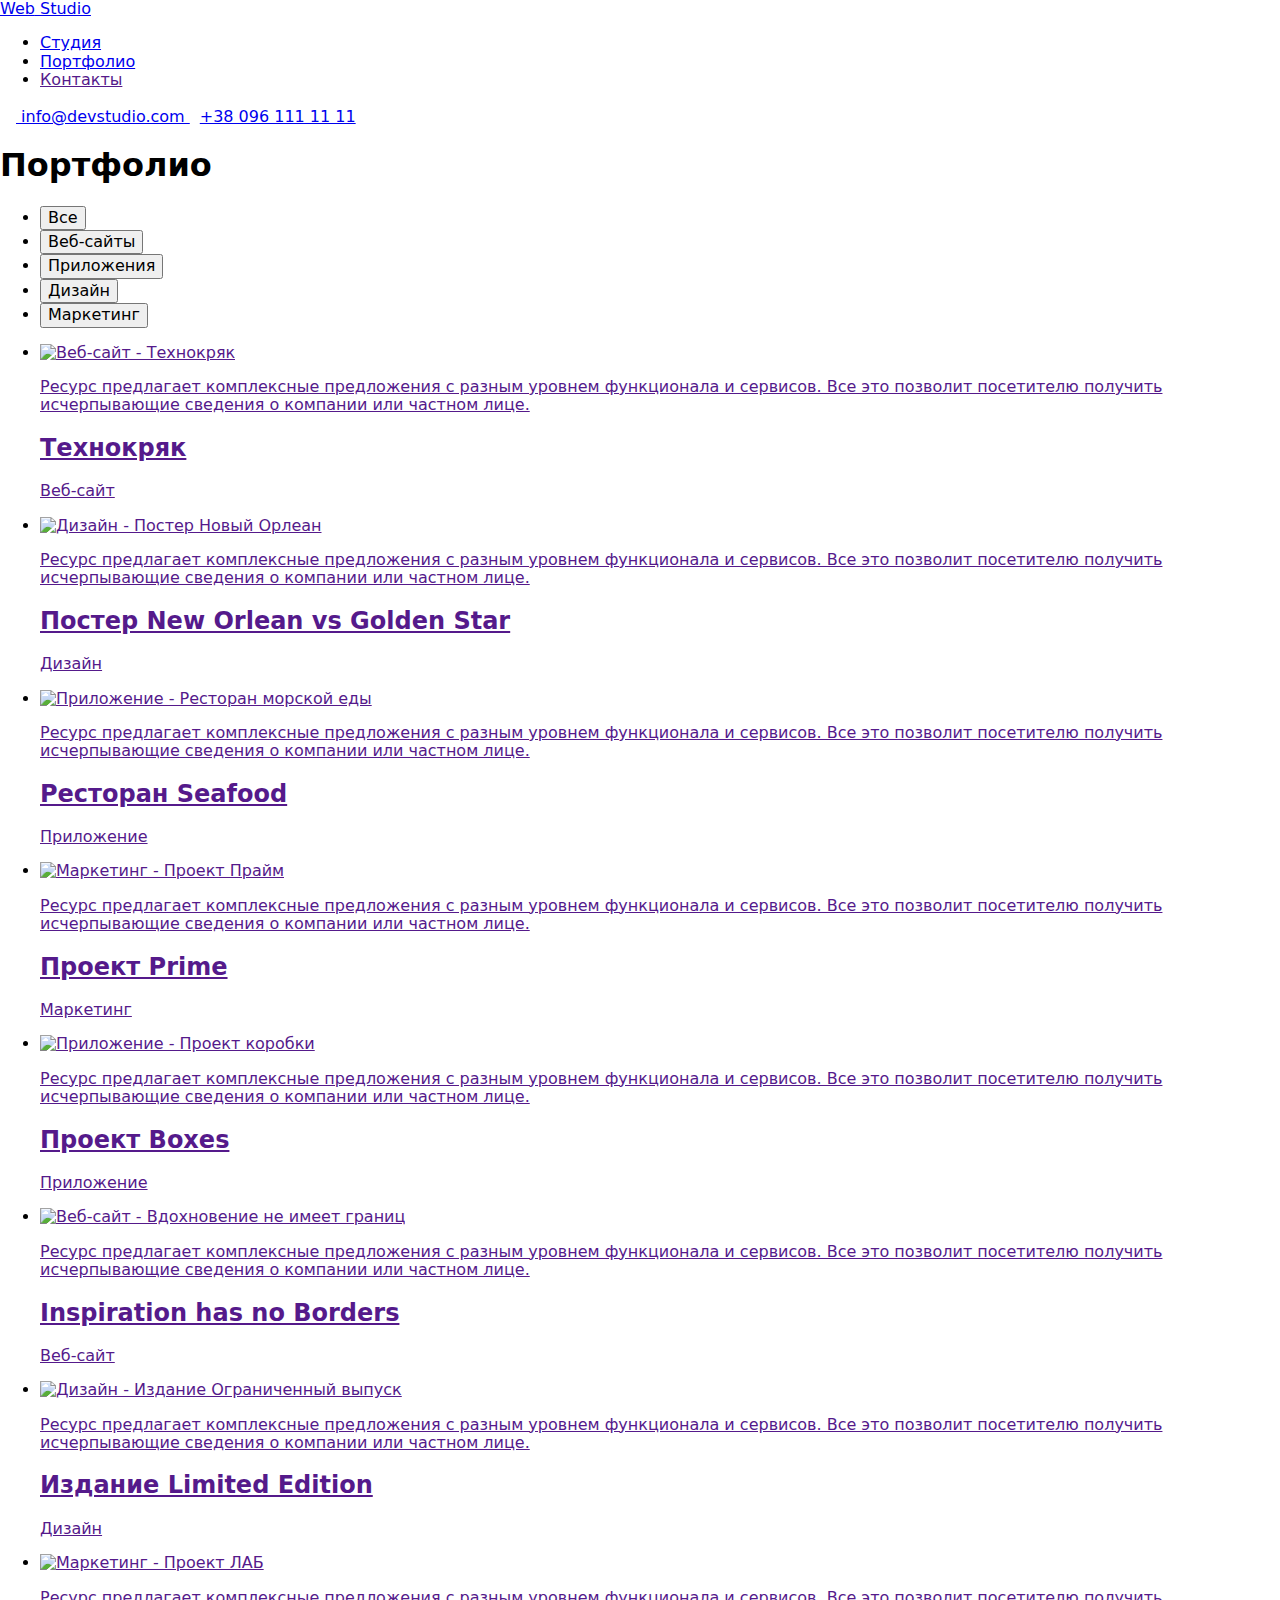
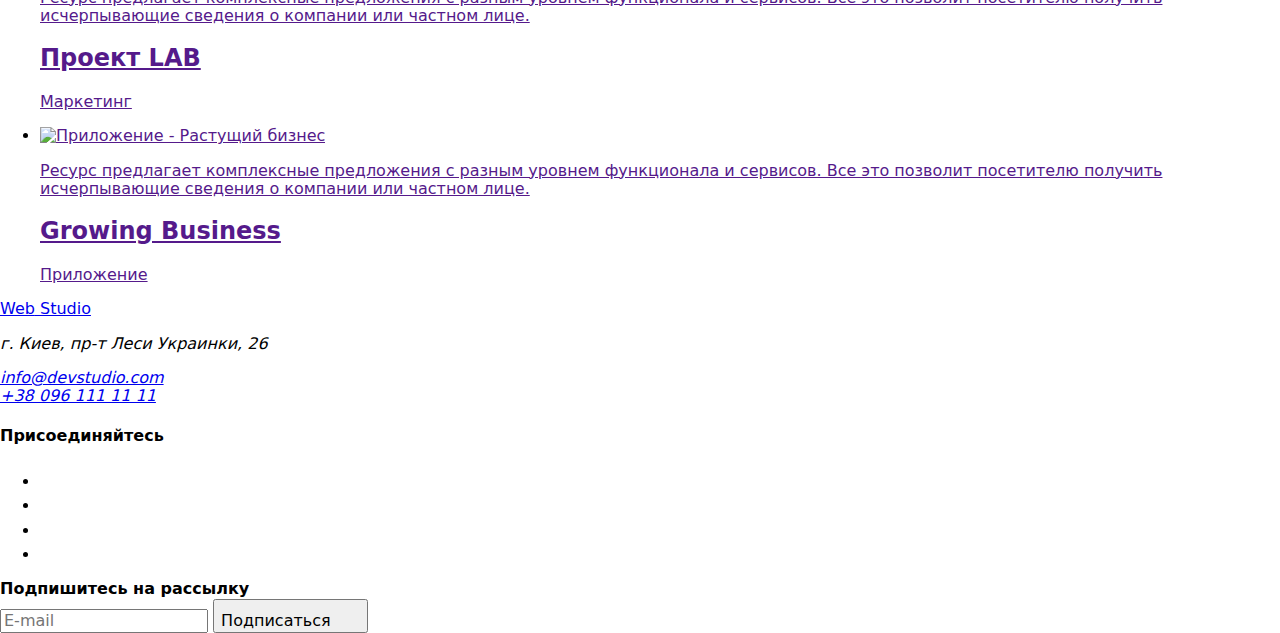
==== portfolio.html @ 30210daf "ДЗ-7" ====
<!DOCTYPE html>
<html lang="ru">
<head>
    <meta charset="UTF-8">
    <meta http-equiv="X-UA-Compatible" content="IE=edge">
    <meta name="viewport" content="width=device-width, initial-scale=1.0">
    <title>Портфолио</title>
    <link rel="preconnect" href="https://fonts.googleapis.com" />
    <link rel="preconnect" href="https://fonts.gstatic.com" crossorigin />
    <link href="https://fonts.googleapis.com/css2?family=Raleway:wght@700&family=Roboto:wght@400;500;700;900&display=swap"
        rel="stylesheet" />
    <link rel="stylesheet" href="https://cdnjs.cloudflare.com/ajax/libs/modern-normalize/1.1.0/modern-normalize.min.css" />
    <link rel="stylesheet" href="./css/styles.css" />
</head>
<body>
    <!-- Верхняя линия -->
    <header class="page-header">
        <div class="container top-line">
            <nav class="main-nav">
                <a href="./index.html" class="logo-link"><span class="logo-part-one">Web</span> <span
                        class="logo-part-two">Studio</span></a>
                <ul class="site-nav list">
                    <li class="nav-item">
                        <a href="./index.html" class="nav-link">Студия</a>
                    </li>
                    <li class="nav-item">
                        <a href="./portfolio.html" class="nav-link current">Портфолио</a>
                    </li>
                    <li class="nav-item">
                        <a href="" class="nav-link">Контакты</a>
                    </li>
                </ul>
            </nav>
            <div class="auth">
                <a href="mailto:info@devstudio.com" class="auth-link">
                    <svg class="auth-icon" width="16px" height="12px">
                        <use href="./images/symbol-defs.svg#icon-envelope"></use>
                    </svg>
                    info@devstudio.com
                </a>
                <a href="tel:+380961111111" class="auth-link">
                    <svg class="auth-icon" width="10px" height="16px">
                        <use href="./images/symbol-defs.svg#icon-smartphone"></use>
                    </svg>+38 096 111 11 11
                </a>
            </div>
        </div>
    </header>
    <!-- Портфолио -->
    <main>
        <section class="section portfolio">
            <div class="container portfolio">
                <h1 class="visually-hidden">Портфолио</h1>
                <!-- filters -->
                <ul class="portfolio-list list">
                    <li class="item">
                        <button type="button" class="button">
                            Все
                        </button>
                    </li>
                    <li class="item">
                        <button type="button" class="button">
                            Веб-сайты
                        </button>
                    </li>
                    <li class="item">
                        <button type="button" class="button">
                            Приложения
                        </button>
                    </li>
                    <li class="item">
                        <button type="button" class="button">
                            Дизайн
                        </button>
                    </li>
                    <li class="item">
                        <button type="button" class="button">
                            Маркетинг
                        </button>
                    </li>
                </ul>
                <!-- Наши проекты -->
                <ul class="projects-list list">
                    <li class="projects-item">
                        <a href="" class="projects-cards">
                            <div class="project-image">
                                <img src="./images/portfolio/website-tehnokryak.jpg" alt="Веб-сайт - Технокряк" width="370" />
                                <div class="project-overlay">
                                    <p class="project-overlay-text">
                                        Ресурс предлагает комплексные предложения с разным уровнем
                                        функционала и сервисов. Все это позволит посетителю получить
                                        исчерпывающие сведения о компании или частном лице.
                                    </p>
                                </div>
                            </div>
                            <div class="card-text"> 
                                <h2 class="title">Технокряк</h2>
                                <p>Веб-сайт</p>
                            </div> 
                            
                        </a>
                    </li>
                    <li class="projects-item">
                        <a href="" class="projects-cards">
                            <div class="project-image">
                                <img src="./images/portfolio/poster-new-orlean.jpg" alt="Дизайн - Постер Новый Орлеан" width="370" />
                                <div class="project-overlay">
                                    <p class="project-overlay-text">
                                        Ресурс предлагает комплексные предложения с разным уровнем
                                        функционала и сервисов. Все это позволит посетителю получить
                                        исчерпывающие сведения о компании или частном лице.
                                    </p>
                                </div>
                            </div>
                            <div class="card-text">
                                <h2 class="title">Постер New Orlean vs Golden Star</h2>
                                <p>Дизайн</p>
                            </div>
                        </a>
                    </li>
                    <li class="projects-item">
                        <a href="" class="projects-cards">
                            <div class="project-image">
                                <img src="./images/portfolio/restaurant-seafood.jpg" alt="Приложение - Ресторан морской еды" width="370" />
                                <div class="project-overlay">
                                    <p class="project-overlay-text">
                                        Ресурс предлагает комплексные предложения с разным уровнем
                                        функционала и сервисов. Все это позволит посетителю получить
                                        исчерпывающие сведения о компании или частном лице.
                                    </p>
                                </div>
                            </div>
                            <div class="card-text">
                                <h2 class="title">Ресторан Seafood</h2>
                                <p>Приложение</p>
                            </div>
                        </a>
                    </li>
                    <li class="projects-item">
                        <a href="" class="projects-cards">
                            <div class="project-image">
                                <img src="./images/portfolio/project-prime.jpg" alt="Маркетинг - Проект Прайм" width="370" />
                                <div class="project-overlay">
                                    <p class="project-overlay-text">
                                        Ресурс предлагает комплексные предложения с разным уровнем
                                        функционала и сервисов. Все это позволит посетителю получить
                                        исчерпывающие сведения о компании или частном лице.
                                    </p>
                                </div>
                            </div>
                            <div class="card-text">
                                <h2 class="title">Проект Prime</h2>
                                <p>Маркетинг</p>
                            </div>
                        </a>
                    </li>
                    <li class="projects-item">
                        <a href="" class="projects-cards">
                            <div class="project-image">
                                <img src="./images/portfolio/project-boxes.jpg" alt="Приложение - Проект коробки" width="370" />
                                <div class="project-overlay">
                                    <p class="project-overlay-text">
                                        Ресурс предлагает комплексные предложения с разным уровнем
                                        функционала и сервисов. Все это позволит посетителю получить
                                        исчерпывающие сведения о компании или частном лице.
                                    </p>
                                </div>
                            </div>
                            <div class="card-text">
                                <h2 class="title">Проект Boxes</h2>
                                <p>Приложение</p>
                            </div>
                        </a>
                    </li>
                    <li class="projects-item">
                        <a href="" class="projects-cards">
                            <div class="project-image">
                                <img src="./images/portfolio/inspiration-has-no-borders.jpg" alt="Веб-сайт - Вдохновение не имеет границ"
                                width="370" />
                                <div class="project-overlay">
                                    <p class="project-overlay-text">
                                        Ресурс предлагает комплексные предложения с разным уровнем
                                        функционала и сервисов. Все это позволит посетителю получить
                                        исчерпывающие сведения о компании или частном лице.
                                    </p>
                                </div>
                            </div>
                            <div class="card-text">
                                <h2 class="title">Inspiration has no Borders</h2>
                                <p>Веб-сайт</p>
                            </div>
                        </a>
                    </li>
                    <li class="projects-item">
                        <a href="" class="projects-cards">
                            <div class="project-image">
                                <img src="./images/portfolio/limited-edition.jpg" alt="Дизайн - Издание Ограниченный выпуск" width="370" />
                                <div class="project-overlay">
                                    <p class="project-overlay-text">
                                        Ресурс предлагает комплексные предложения с разным уровнем
                                        функционала и сервисов. Все это позволит посетителю получить
                                        исчерпывающие сведения о компании или частном лице.
                                    </p>
                                </div>
                            </div>
                            <div class="card-text">
                                <h2 class="title">Издание Limited Edition</h2>
                                <p>Дизайн</p>
                            </div>
                        </a>
                    </li>
                    <li class="projects-item">
                        <a href="" class="projects-cards">
                            <div class="project-image">
                                <img src="./images/portfolio/project-lab.jpg" alt="Маркетинг - Проект ЛАБ" width="370" />
                                <div class="project-overlay">
                                    <p class="project-overlay-text">
                                        Ресурс предлагает комплексные предложения с разным уровнем
                                        функционала и сервисов. Все это позволит посетителю получить
                                        исчерпывающие сведения о компании или частном лице.
                                    </p>
                                </div>
                            </div>
                            <div class="card-text">
                                <h2 class="title">Проект LAB</h2>
                                <p>Маркетинг</p>
                            </div>
                        </a>
                    </li>
                    <li class="projects-item">
                        <a href="" class="projects-cards">
                            <div class="project-image">
                                <img src="./images/portfolio/growing-business.jpg" alt="Приложение - Растущий бизнес" width="370" />
                                <div class="project-overlay">
                                    <p class="project-overlay-text">
                                        Ресурс предлагает комплексные предложения с разным уровнем
                                        функционала и сервисов. Все это позволит посетителю получить
                                        исчерпывающие сведения о компании или частном лице.
                                    </p>
                                </div>
                            </div>
                            <div class="card-text">
                                <h2 class="title">Growing Business</h2>
                                <p>Приложение</p>
                            </div>
                        </a>
                    </li>
                </ul>
            </div>
        </section>
    </main>
    <footer class="footer">
        <div class="container">
            <div>
                <a href="./index.html" class="logo-link"><span class="logo-part-one">Web</span> <span
                        class="logo-part-three">Studio</span></a>
                <address>
                    <p class="address">
                        г. Киев, пр-т Леси Украинки, 26
                    </p>
                    <div class="auth-footer">
                        <a href="mailto:info@devstudio.com" class="auth-link-footer mailto">info@devstudio.com</a> <br />
                        <a href="tel:+380961111111" class="auth-link-footer tel">+38 096 111 11 11</a>
                    </div>
                </address>
            </div>
            <div class="social-networks">
                <h4 class="social-title">Присоединяйтесь</h4>
                <ul class="networks-list list">
                    <li>
                        <a href="" class="networks-link">
                            <svg width="20px" height="20px">
                                <use href="./images/symbol-defs.svg#icon-instagram"></use>
                            </svg>
                        </a>
                    </li>
                    <li>
                        <a href="" class="networks-link">
                            <svg width="20px" height="20px">
                                <use href="./images/symbol-defs.svg#icon-twitter"></use>
                            </svg>
                        </a>
                    </li>
                    <li>
                        <a href="" class="networks-link">
                            <svg width="20px" height="20px">
                                <use href="./images/symbol-defs.svg#icon-facebook"></use>
                            </svg>
                        </a>
                    </li>
                    <li>
                        <a href="" class="networks-link">
                            <svg width="20px" height="20px">
                                <use href="./images/symbol-defs.svg#icon-linkedin"></use>
                            </svg>
                        </a>
                    </li>
                </ul>
            </div>
            <div class="footer-email-input">
                <b class="footer-form-title">Подпишитесь на рассылку</b>
                <form action="" class="footer-form">
                    <lable>
                        <input type="email" placeholder="E-mail" name="email" class="footer-form-input">
                        </input>
                    </lable>
                    <button type="submit" class="footer-form-button">Подписаться
                        <svg class="footer-form-icon" width="24" height="24">
                            <use href="./images/icons.svg#icon-send"></use>
                        </svg>
                    </button>
                </form>
            </div>
        </div>
    </footer>
</body>
</html>
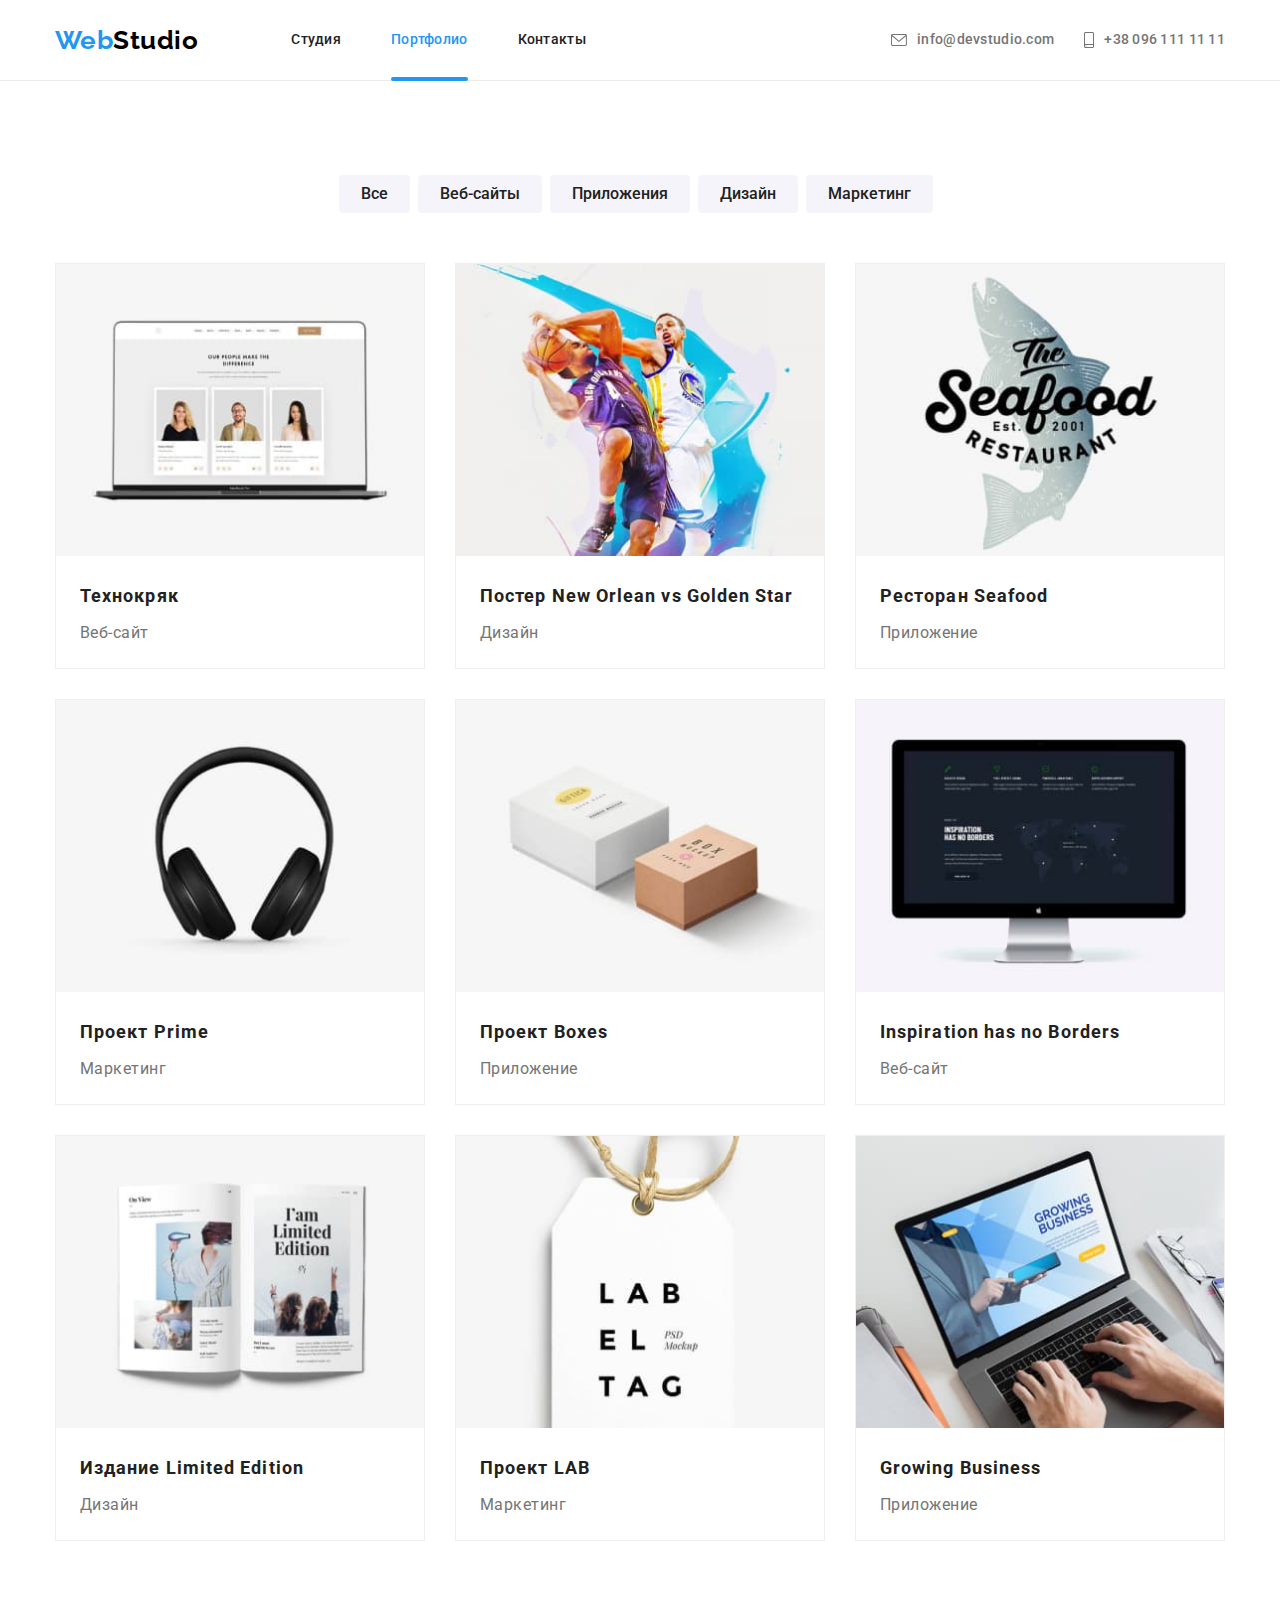
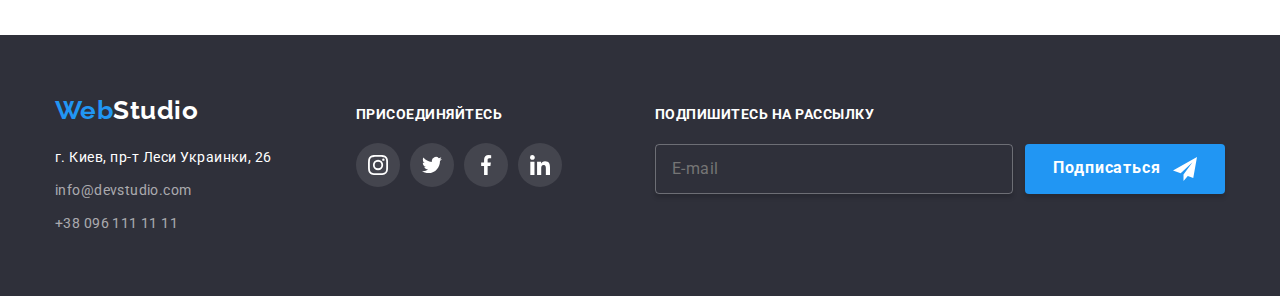
==== commit b36c4302: "ДЗ-7, редакция 1" ====
--- a/portfolio.html
+++ b/portfolio.html
@@ -15,31 +15,30 @@
 <body>
     <!-- Верхняя линия -->
     <header class="page-header">
-        <div class="container top-line">
+        <div class="container page-header__container">
             <nav class="main-nav">
-                <a href="./index.html" class="logo-link"><span class="logo-part-one">Web</span> <span
-                        class="logo-part-two">Studio</span></a>
-                <ul class="site-nav list">
-                    <li class="nav-item">
-                        <a href="./index.html" class="nav-link">Студия</a>
-                    </li>
-                    <li class="nav-item">
-                        <a href="./portfolio.html" class="nav-link current">Портфолио</a>
-                    </li>
-                    <li class="nav-item">
-                        <a href="" class="nav-link">Контакты</a>
+                <a href="./index.html" class="logo logo--margin"><span>Web</span> <span class="logo logo--theme-dark">Studio</span></a>
+                <ul class="main-nav__list list">
+                    <li class="main-nav__item">
+                        <a href="./index.html" class="main-nav__link">Студия</a>
+                    </li>
+                    <li class="main-nav__item">
+                        <a href="./portfolio.html" class="main-nav__link main-nav__link--current">Портфолио</a>
+                    </li>
+                    <li class="main-nav__item">
+                        <a href="" class="main-nav__link">Контакты</a>
                     </li>
                 </ul>
             </nav>
-            <div class="auth">
-                <a href="mailto:info@devstudio.com" class="auth-link">
-                    <svg class="auth-icon" width="16px" height="12px">
+            <div class="connect">
+                <a href="mailto:info@devstudio.com" class="connect__link">
+                    <svg class="connect__icon" width="16px" height="12px">
                         <use href="./images/symbol-defs.svg#icon-envelope"></use>
                     </svg>
                     info@devstudio.com
                 </a>
-                <a href="tel:+380961111111" class="auth-link">
-                    <svg class="auth-icon" width="10px" height="16px">
+                <a href="tel:+380961111111" class="connect__link">
+                    <svg class="connect__icon" width="10px" height="16px">
                         <use href="./images/symbol-defs.svg#icon-smartphone"></use>
                     </svg>+38 096 111 11 11
                 </a>
@@ -49,199 +48,199 @@
     <!-- Портфолио -->
     <main>
         <section class="section portfolio">
-            <div class="container portfolio">
+            <div class="container">
                 <h1 class="visually-hidden">Портфолио</h1>
                 <!-- filters -->
-                <ul class="portfolio-list list">
-                    <li class="item">
-                        <button type="button" class="button">
+                <ul class="filters list">
+                    <li class="filters__item">
+                        <button type="button" class="filters__button">
                             Все
                         </button>
                     </li>
-                    <li class="item">
-                        <button type="button" class="button">
+                    <li class="filters__item">
+                        <button type="button" class="filters__button">
                             Веб-сайты
                         </button>
                     </li>
-                    <li class="item">
-                        <button type="button" class="button">
+                    <li class="filters__item">
+                        <button type="button" class="filters__button">
                             Приложения
                         </button>
                     </li>
-                    <li class="item">
-                        <button type="button" class="button">
+                    <li class="filters__item">
+                        <button type="button" class="filters__button">
                             Дизайн
                         </button>
                     </li>
-                    <li class="item">
-                        <button type="button" class="button">
+                    <li class="filters__item">
+                        <button type="button" class="filters__button">
                             Маркетинг
                         </button>
                     </li>
                 </ul>
                 <!-- Наши проекты -->
-                <ul class="projects-list list">
-                    <li class="projects-item">
-                        <a href="" class="projects-cards">
-                            <div class="project-image">
+                <ul class="projects list">
+                    <li class="projects__item">
+                        <a href="" class="projects__cards">
+                            <div class="projects__image">
                                 <img src="./images/portfolio/website-tehnokryak.jpg" alt="Веб-сайт - Технокряк" width="370" />
-                                <div class="project-overlay">
-                                    <p class="project-overlay-text">
-                                        Ресурс предлагает комплексные предложения с разным уровнем
-                                        функционала и сервисов. Все это позволит посетителю получить
-                                        исчерпывающие сведения о компании или частном лице.
-                                    </p>
-                                </div>
-                            </div>
-                            <div class="card-text"> 
-                                <h2 class="title">Технокряк</h2>
-                                <p>Веб-сайт</p>
+                                <div class="projects__overlay">
+                                    <p class="projects__text">
+                                        Ресурс предлагает комплексные предложения с разным уровнем
+                                        функционала и сервисов. Все это позволит посетителю получить
+                                        исчерпывающие сведения о компании или частном лице.
+                                    </p>
+                                </div>
+                            </div>
+                            <div class="projects__meta"> 
+                                <h2 class="projects__title">Технокряк</h2>
+                                <p class="projects__memo">Веб-сайт</p>
                             </div> 
                             
                         </a>
                     </li>
-                    <li class="projects-item">
-                        <a href="" class="projects-cards">
-                            <div class="project-image">
+                    <li class="projects__item">
+                        <a href="" class="projects__cards">
+                            <div class="projects__image">
                                 <img src="./images/portfolio/poster-new-orlean.jpg" alt="Дизайн - Постер Новый Орлеан" width="370" />
-                                <div class="project-overlay">
-                                    <p class="project-overlay-text">
-                                        Ресурс предлагает комплексные предложения с разным уровнем
-                                        функционала и сервисов. Все это позволит посетителю получить
-                                        исчерпывающие сведения о компании или частном лице.
-                                    </p>
-                                </div>
-                            </div>
-                            <div class="card-text">
-                                <h2 class="title">Постер New Orlean vs Golden Star</h2>
-                                <p>Дизайн</p>
-                            </div>
-                        </a>
-                    </li>
-                    <li class="projects-item">
-                        <a href="" class="projects-cards">
-                            <div class="project-image">
+                                <div class="projects__overlay">
+                                    <p class="projects__text">
+                                        Ресурс предлагает комплексные предложения с разным уровнем
+                                        функционала и сервисов. Все это позволит посетителю получить
+                                        исчерпывающие сведения о компании или частном лице.
+                                    </p>
+                                </div>
+                            </div>
+                            <div class="projects__meta">
+                                <h2 class="projects__title">Постер New Orlean vs Golden Star</h2>
+                                <p class="projects__memo">Дизайн</p>
+                            </div>
+                        </a>
+                    </li>
+                    <li class="projects__item">
+                        <a href="" class="projects__cards">
+                            <div class="projects__image">
                                 <img src="./images/portfolio/restaurant-seafood.jpg" alt="Приложение - Ресторан морской еды" width="370" />
-                                <div class="project-overlay">
-                                    <p class="project-overlay-text">
-                                        Ресурс предлагает комплексные предложения с разным уровнем
-                                        функционала и сервисов. Все это позволит посетителю получить
-                                        исчерпывающие сведения о компании или частном лице.
-                                    </p>
-                                </div>
-                            </div>
-                            <div class="card-text">
-                                <h2 class="title">Ресторан Seafood</h2>
-                                <p>Приложение</p>
-                            </div>
-                        </a>
-                    </li>
-                    <li class="projects-item">
-                        <a href="" class="projects-cards">
-                            <div class="project-image">
+                                <div class="projects__overlay">
+                                    <p class="projects__text">
+                                        Ресурс предлагает комплексные предложения с разным уровнем
+                                        функционала и сервисов. Все это позволит посетителю получить
+                                        исчерпывающие сведения о компании или частном лице.
+                                    </p>
+                                </div>
+                            </div>
+                            <div class="projects__meta">
+                                <h2 class="projects__title">Ресторан Seafood</h2>
+                                <p class="projects__memo">Приложение</p>
+                            </div>
+                        </a>
+                    </li>
+                    <li class="projects__item">
+                        <a href="" class="projects__cards">
+                            <div class="projects__image">
                                 <img src="./images/portfolio/project-prime.jpg" alt="Маркетинг - Проект Прайм" width="370" />
-                                <div class="project-overlay">
-                                    <p class="project-overlay-text">
-                                        Ресурс предлагает комплексные предложения с разным уровнем
-                                        функционала и сервисов. Все это позволит посетителю получить
-                                        исчерпывающие сведения о компании или частном лице.
-                                    </p>
-                                </div>
-                            </div>
-                            <div class="card-text">
-                                <h2 class="title">Проект Prime</h2>
-                                <p>Маркетинг</p>
-                            </div>
-                        </a>
-                    </li>
-                    <li class="projects-item">
-                        <a href="" class="projects-cards">
-                            <div class="project-image">
+                                <div class="projects__overlay">
+                                    <p class="projects__text">
+                                        Ресурс предлагает комплексные предложения с разным уровнем
+                                        функционала и сервисов. Все это позволит посетителю получить
+                                        исчерпывающие сведения о компании или частном лице.
+                                    </p>
+                                </div>
+                            </div>
+                            <div class="projects__meta">
+                                <h2 class="projects__title">Проект Prime</h2>
+                                <p class="projects__memo">Маркетинг</p>
+                            </div>
+                        </a>
+                    </li>
+                    <li class="projects__item">
+                        <a href="" class="projects__cards">
+                            <div class="projects__image">
                                 <img src="./images/portfolio/project-boxes.jpg" alt="Приложение - Проект коробки" width="370" />
-                                <div class="project-overlay">
-                                    <p class="project-overlay-text">
-                                        Ресурс предлагает комплексные предложения с разным уровнем
-                                        функционала и сервисов. Все это позволит посетителю получить
-                                        исчерпывающие сведения о компании или частном лице.
-                                    </p>
-                                </div>
-                            </div>
-                            <div class="card-text">
-                                <h2 class="title">Проект Boxes</h2>
-                                <p>Приложение</p>
-                            </div>
-                        </a>
-                    </li>
-                    <li class="projects-item">
-                        <a href="" class="projects-cards">
-                            <div class="project-image">
+                                <div class="projects__overlay">
+                                    <p class="projects__text">
+                                        Ресурс предлагает комплексные предложения с разным уровнем
+                                        функционала и сервисов. Все это позволит посетителю получить
+                                        исчерпывающие сведения о компании или частном лице.
+                                    </p>
+                                </div>
+                            </div>
+                            <div class="projects__meta">
+                                <h2 class="projects__title">Проект Boxes</h2>
+                                <p class="projects__memo">Приложение</p>
+                            </div>
+                        </a>
+                    </li>
+                    <li class="projects__item">
+                        <a href="" class="projects__cards">
+                            <div class="projects__image">
                                 <img src="./images/portfolio/inspiration-has-no-borders.jpg" alt="Веб-сайт - Вдохновение не имеет границ"
                                 width="370" />
-                                <div class="project-overlay">
-                                    <p class="project-overlay-text">
-                                        Ресурс предлагает комплексные предложения с разным уровнем
-                                        функционала и сервисов. Все это позволит посетителю получить
-                                        исчерпывающие сведения о компании или частном лице.
-                                    </p>
-                                </div>
-                            </div>
-                            <div class="card-text">
-                                <h2 class="title">Inspiration has no Borders</h2>
-                                <p>Веб-сайт</p>
-                            </div>
-                        </a>
-                    </li>
-                    <li class="projects-item">
-                        <a href="" class="projects-cards">
-                            <div class="project-image">
+                                <div class="projects__overlay">
+                                    <p class="projects__text">
+                                        Ресурс предлагает комплексные предложения с разным уровнем
+                                        функционала и сервисов. Все это позволит посетителю получить
+                                        исчерпывающие сведения о компании или частном лице.
+                                    </p>
+                                </div>
+                            </div>
+                            <div class="projects__meta">
+                                <h2 class="projects__title">Inspiration has no Borders</h2>
+                                <p class="projects__memo">Веб-сайт</p>
+                            </div>
+                        </a>
+                    </li>
+                    <li class="projects__item">
+                        <a href="" class="projects__cards">
+                            <div class="projects__image">
                                 <img src="./images/portfolio/limited-edition.jpg" alt="Дизайн - Издание Ограниченный выпуск" width="370" />
-                                <div class="project-overlay">
-                                    <p class="project-overlay-text">
-                                        Ресурс предлагает комплексные предложения с разным уровнем
-                                        функционала и сервисов. Все это позволит посетителю получить
-                                        исчерпывающие сведения о компании или частном лице.
-                                    </p>
-                                </div>
-                            </div>
-                            <div class="card-text">
-                                <h2 class="title">Издание Limited Edition</h2>
-                                <p>Дизайн</p>
-                            </div>
-                        </a>
-                    </li>
-                    <li class="projects-item">
-                        <a href="" class="projects-cards">
-                            <div class="project-image">
+                                <div class="projects__overlay">
+                                    <p class="projects__text">
+                                        Ресурс предлагает комплексные предложения с разным уровнем
+                                        функционала и сервисов. Все это позволит посетителю получить
+                                        исчерпывающие сведения о компании или частном лице.
+                                    </p>
+                                </div>
+                            </div>
+                            <div class="projects__meta">
+                                <h2 class="projects__title">Издание Limited Edition</h2>
+                                <p class="projects__memo">Дизайн</p>
+                            </div>
+                        </a>
+                    </li>
+                    <li class="projects__item">
+                        <a href="" class="projects__cards">
+                            <div class="projects__image">
                                 <img src="./images/portfolio/project-lab.jpg" alt="Маркетинг - Проект ЛАБ" width="370" />
-                                <div class="project-overlay">
-                                    <p class="project-overlay-text">
-                                        Ресурс предлагает комплексные предложения с разным уровнем
-                                        функционала и сервисов. Все это позволит посетителю получить
-                                        исчерпывающие сведения о компании или частном лице.
-                                    </p>
-                                </div>
-                            </div>
-                            <div class="card-text">
-                                <h2 class="title">Проект LAB</h2>
-                                <p>Маркетинг</p>
-                            </div>
-                        </a>
-                    </li>
-                    <li class="projects-item">
-                        <a href="" class="projects-cards">
-                            <div class="project-image">
+                                <div class="projects__overlay">
+                                    <p class="projects__text">
+                                        Ресурс предлагает комплексные предложения с разным уровнем
+                                        функционала и сервисов. Все это позволит посетителю получить
+                                        исчерпывающие сведения о компании или частном лице.
+                                    </p>
+                                </div>
+                            </div>
+                            <div class="projects__meta">
+                                <h2 class="projects__title">Проект LAB</h2>
+                                <p class="projects__memo">Маркетинг</p>
+                            </div>
+                        </a>
+                    </li>
+                    <li class="projects__item">
+                        <a href="" class="projects__cards">
+                            <div class="projects__image">
                                 <img src="./images/portfolio/growing-business.jpg" alt="Приложение - Растущий бизнес" width="370" />
-                                <div class="project-overlay">
-                                    <p class="project-overlay-text">
-                                        Ресурс предлагает комплексные предложения с разным уровнем
-                                        функционала и сервисов. Все это позволит посетителю получить
-                                        исчерпывающие сведения о компании или частном лице.
-                                    </p>
-                                </div>
-                            </div>
-                            <div class="card-text">
-                                <h2 class="title">Growing Business</h2>
-                                <p>Приложение</p>
+                                <div class="projects__overlay">
+                                    <p class="projects__text">
+                                        Ресурс предлагает комплексные предложения с разным уровнем
+                                        функционала и сервисов. Все это позволит посетителю получить
+                                        исчерпывающие сведения о компании или частном лице.
+                                    </p>
+                                </div>
+                            </div>
+                            <div class="projects__meta">
+                                <h2 class="projects__title">Growing Business</h2>
+                                <p class="projects__memo">Приложение</p>
                             </div>
                         </a>
                     </li>
@@ -252,44 +251,43 @@
     <footer class="footer">
         <div class="container">
             <div>
-                <a href="./index.html" class="logo-link"><span class="logo-part-one">Web</span> <span
-                        class="logo-part-three">Studio</span></a>
-                <address>
-                    <p class="address">
+                <a href="./index.html" class="logo"><span>Web</span> <span class="logo logo--theme-light">Studio</span></a>
+                <address class="address">
+                    <p class="address__text">
                         г. Киев, пр-т Леси Украинки, 26
                     </p>
-                    <div class="auth-footer">
-                        <a href="mailto:info@devstudio.com" class="auth-link-footer mailto">info@devstudio.com</a> <br />
-                        <a href="tel:+380961111111" class="auth-link-footer tel">+38 096 111 11 11</a>
+                    <div class="contact">
+                        <a href="mailto:info@devstudio.com" class="contact__link contact__link--margin">info@devstudio.com</a> <br />
+                        <a href="tel:+380961111111" class="contact__link">+38 096 111 11 11</a>
                     </div>
                 </address>
             </div>
-            <div class="social-networks">
-                <h4 class="social-title">Присоединяйтесь</h4>
-                <ul class="networks-list list">
-                    <li>
-                        <a href="" class="networks-link">
+            <div class="socials-footer">
+                <h4 class="socials-footer__title">Присоединяйтесь</h4>
+                <ul class="socials list">
+                    <li class="socials__item">
+                        <a href="" class="socials__link socials__link--theme-dark">
                             <svg width="20px" height="20px">
                                 <use href="./images/symbol-defs.svg#icon-instagram"></use>
                             </svg>
                         </a>
                     </li>
-                    <li>
-                        <a href="" class="networks-link">
+                    <li class="socials__item">
+                        <a href="" class="socials__link socials__link--theme-dark">
                             <svg width="20px" height="20px">
                                 <use href="./images/symbol-defs.svg#icon-twitter"></use>
                             </svg>
                         </a>
                     </li>
-                    <li>
-                        <a href="" class="networks-link">
+                    <li class="socials__item">
+                        <a href="" class="socials__link socials__link--theme-dark">
                             <svg width="20px" height="20px">
                                 <use href="./images/symbol-defs.svg#icon-facebook"></use>
                             </svg>
                         </a>
                     </li>
-                    <li>
-                        <a href="" class="networks-link">
+                    <li class="socials__item">
+                        <a href="" class="socials__link socials__link--theme-dark">
                             <svg width="20px" height="20px">
                                 <use href="./images/symbol-defs.svg#icon-linkedin"></use>
                             </svg>
@@ -297,15 +295,15 @@
                     </li>
                 </ul>
             </div>
-            <div class="footer-email-input">
-                <b class="footer-form-title">Подпишитесь на рассылку</b>
-                <form action="" class="footer-form">
+            <div class="sign-up">
+                <b class="sign-up__title">Подпишитесь на рассылку</b>
+                <form action="" class="sign-up__form">
                     <lable>
-                        <input type="email" placeholder="E-mail" name="email" class="footer-form-input">
+                        <input type="email" placeholder="E-mail" name="email" class="sign-up__input">
                         </input>
                     </lable>
-                    <button type="submit" class="footer-form-button">Подписаться
-                        <svg class="footer-form-icon" width="24" height="24">
+                    <button type="submit" class="button">Подписаться
+                        <svg class="sign-up__icon" width="24" height="24">
                             <use href="./images/icons.svg#icon-send"></use>
                         </svg>
                     </button>
--- a/css/styles.css
+++ b/css/styles.css
@@ -0,0 +1,934 @@
+:root {
+    --primery-text-color: rgba(117, 117, 117, 1);
+    --title-text-color: rgba(33, 33, 33, 1);
+    --blue-color: rgba(33, 150, 243, 1);
+    --white-color: rgba(255, 255, 255, 1);
+    --dark-blue-color: rgba(47, 48, 58, 1);
+    --icon-color: rgba(175, 177, 184, 1);
+}
+
+body {
+    background-color: var(--white-color);
+    color: var(--primery-text-color);
+    font-family: Roboto, sans-serif;
+    letter-spacing: 0.03em;
+}
+
+.container {
+    width: 1200px;
+    padding-left: 15px;
+    padding-right: 15px;
+    margin: 0 auto;
+    /* outline: 2px solid tomato; */
+}
+
+.section {
+    padding-top: 94px;
+    padding-bottom: 94px;
+}
+
+.list {
+    list-style: none;
+    padding: 0;
+    margin: 0;
+}
+
+h1,
+h2,
+h3,
+p {
+    margin-top: 0;
+    margin-bottom: 0;
+}
+
+img {
+    display:block;
+    max-width: 100%;
+    height:auto;
+}
+
+.button {
+    display: flex;
+    width: 200px;
+    height: 50px;
+    align-items: center;
+    justify-content: center;
+    color: var(--white-color);
+    background-color: var(--blue-color);
+    font-family: inherit;
+    font-weight: 700;
+    font-size: 16px;
+    line-height: 1.88;
+    letter-spacing: 0.06em;
+    cursor: pointer;
+    border-radius: 4px;
+    border: 0px;
+    box-shadow: 0px 4px 4px rgba(0, 0, 0, 0.15);
+    transition: background-color 250ms cubic-bezier(0.4, 0, 0.2, 1), opacity 250ms cubic-bezier(0.4, 0, 0.2, 1);
+}
+
+.button:hover,
+.button:focus {
+    background-color: rgba(24, 140, 232, 1);
+}
+
+
+.visually-hidden {
+    position: absolute;
+    width: 1px;
+    height: 1px;
+    margin: -1px;
+    border: 0;
+    padding: 0;
+
+    white-space: nowrap;
+    clip-path: inset(100%);
+    clip: rect(0 0 0 0);
+    overflow: hidden;
+}
+
+/* -------------------ВЕРХНЯЯ ЛИНИЯ---------------------- */
+
+/* -----------------Логотип, навигация--------------------*/
+
+.page-header {
+    border-bottom: 1px solid rgba(236, 236, 236, 1);
+}
+
+.page-header__container {
+    display: flex;
+}
+
+.main-nav {
+    display: flex;
+    align-items: center;
+}
+
+.logo {
+    display: flex;
+    font-family: Raleway, sans-serif;
+    font-weight: 700;
+    font-size: 26px;
+    line-height: 1.19;
+    text-decoration: none;
+    color: var(--blue-color);
+}
+
+.logo--margin {
+    margin-right: 93px;
+}
+
+.logo--theme-dark {
+    color: rgba(0, 0, 0, 1);
+}
+
+.main-nav__list {
+    display: flex;
+    margin-left: -50px;
+}
+
+.main-nav__item {
+    margin-left: 50px;
+}
+
+.main-nav__link {
+    display: block;
+    padding-top: 32px;
+    padding-bottom: 32px;
+    font-weight: 500;
+    font-size: 14px;
+    line-height: 1.14;
+    letter-spacing: 0.02em;
+    text-decoration: none;
+    color: var(--title-text-color);
+    transition: color 250ms cubic-bezier(0.4, 0, 0.2, 1), opacity 250ms cubic-bezier(0.4, 0, 0.2, 1);
+}
+
+.main-nav__link:hover,
+.main-nav__link:focus {
+    color: var(--blue-color);
+}
+
+.main-nav__link--current {
+    color: var(--blue-color);
+}
+
+.main-nav__item {
+    position: relative;
+}
+
+.main-nav__link::after {
+    content: "";
+    position: absolute;
+    bottom: -1px;
+    display: block;
+    width: 100%;
+    height: 4px;
+    background-color: transparent;
+    border-radius: 2px;
+    opacity: 0;
+    transition: background-color 250ms cubic-bezier(0.4, 0, 0.2, 1), opacity 250ms cubic-bezier(0.4, 0, 0.2, 1);
+}
+
+.main-nav__link:hover::after {
+    opacity: 1;
+    background-color: var(--blue-color);
+}
+
+.main-nav__link:focus::after {
+    opacity: 1;
+    background-color: var(--blue-color);
+}
+
+.main-nav__link--current::after {
+    opacity: 1;
+    background-color: var(--blue-color);
+}
+
+
+
+
+/* -------------------Адрес, телефон----------------- */
+
+.connect {
+    display: flex;
+    margin-left: auto;
+}
+
+.connect__link + .connect__link {
+    margin-left: 30px;
+}
+
+.connect__link {
+    display: flex;
+    justify-content: center;
+    align-items: center;
+    padding-top: 32px;
+    padding-bottom: 32px;
+    color: var(--primery-text-color);
+    font-weight: 500;
+    font-size: 14px;
+    line-height: 1.14;
+    letter-spacing: 0.02em;
+    text-decoration: none;
+    transition: color 250ms cubic-bezier(0.4, 0, 0.2, 1), opacity 250ms cubic-bezier(0.4, 0, 0.2, 1);
+}
+
+.connect__icon {
+    fill: currentColor;
+    margin-right: 10px;
+    transition: fill 250ms cubic-bezier(0.4, 0, 0.2, 1), opacity 250ms cubic-bezier(0.4, 0, 0.2, 1);
+}
+
+.connect__link:hover,
+.connect__link:focus {
+    color: var(--blue-color);
+}
+
+
+/* ----------------------СЕКЦИЯ ШАПКА-----------------------*/
+
+.hero {
+    background: var(--dark-blue-color);
+    background-color: rgba(196, 196, 196, 1);
+    padding-top: 200px;
+    padding-bottom: 200px;
+    max-width: 1600px;
+    height: 600px;
+    margin-left: auto;
+    margin-right: auto;
+    background-size: cover;
+    background-position: center;
+    background-repeat: no-repeat;
+    background-image: linear-gradient(to right, rgba(47, 48, 58, 0.4), rgba(47, 48, 58, 0.4) ),
+            url(../images/cap-img.jpg);
+}
+
+.hero__tiitle {
+    color: var(--white-color);
+    font-weight: 900;
+    font-size: 44px;
+    line-height: 1.36;
+    text-align: center;
+    letter-spacing: 0.06em;
+    text-transform: uppercase;
+    margin-top: 0;
+    margin-bottom: 30px;
+    max-width: 696px;
+    margin-left: auto;
+    margin-right: auto;
+}
+
+.hero__buttton {
+    /* padding: 10px 32px; */
+    margin-left: auto;
+    margin-right: auto;
+}
+
+
+
+/* ---------------------СЕКЦИЯ ОСОБЕННОСТИ-------------------- */
+
+.features__list {
+    display: flex;
+    margin-right: -30px;
+}
+
+.features__title {
+    color: var(--title-text-color);
+    font-weight: 700;
+    font-size: 14px;
+    line-height: 1.14;
+    text-transform: uppercase;
+    margin-bottom: 10px;
+}
+
+/* .specialty-list .specialty-item {
+    width: calc((100% - 30px) / 4);
+    margin-right: 30px;
+} */
+
+.features__item {
+    width: calc(100% / 4 - 30px);
+    margin-right: 30px;
+}
+
+
+.features__text {
+    font-size: 14px;
+    line-height: 1.71;
+}
+
+.features__icon {
+    display: flex;
+    width: 270px;
+    height: 120px;
+    justify-content: center;
+    align-items: center;
+    background-color: rgba(245, 244, 250, 1);
+    border-radius: 4px;
+    margin-bottom: 30px;
+}
+
+
+
+/* ----------СЕКЦИЯ "Чем ми занимаемся" и СЕКЦИЯ "Наша команда"--- */
+
+
+.activities {
+    padding-top: 0px;
+}
+
+.activities__list {
+    display: flex;
+    margin-right: -30px;
+}
+
+.activities__item {
+    width: calc((100%-60px) / 3);
+    margin-right: 30px;
+    position: relative;
+}
+
+.activities__label {
+    position:absolute;
+    bottom: 0;
+    width: 100%;
+    height: 70px;
+    display: flex;
+    align-items: center;
+    justify-content: center;
+    background-color: rgba(47, 48, 58, 0.8);
+    font-weight: 700;
+    font-size: 14px;
+    line-height: 1.14;
+    text-transform: uppercase;
+    color: var(--white-color);
+}
+
+.team {
+    background-color: rgba(245, 244, 250, 1);
+}
+
+.section-title {
+    color: var(--title-text-color);
+    font-weight: 700;
+    font-size: 36px;
+    line-height: 1.17;
+    text-align: center;
+    margin-bottom: 50px;
+}
+
+.team__list {
+    display: flex;
+    margin-right: -30px;
+}
+
+.team__item {
+    width: calc((100%-90px) / 4);
+    margin-right: 30px;
+    background-color: var(--white-color);
+}
+
+.team__memo {
+    color: var(--title-text-color);
+    font-weight: 500;
+    font-size: 16px;
+    line-height: 1.19;
+    text-align: center;
+    margin-bottom: 10px;
+}
+
+.team__meta {
+    padding-top: 30px;
+    padding-bottom: 30px;
+}
+
+.team__text {
+    font-size: 16px;
+    line-height: 1.19;
+    text-align: center;
+    margin-bottom: 16px;
+}
+
+.team__item {
+    box-shadow: 0px 1px 3px rgba(0, 0, 0, 0.12), 0px 1px 1px rgba(0, 0, 0, 0.14), 0px 2px 1px rgba(0, 0, 0, 0.2);
+    border-radius: 0px 0px 4px 4px;
+}
+
+.socials {
+    display: flex;
+    justify-content: center;
+    margin-right: -10px;
+}
+
+.socials__item {
+    margin-right: 10px;
+}
+
+.socials__link {
+    display: flex;
+    height: 44px;
+    width: 44px;
+    justify-content: center;
+    align-items: center;
+    border-radius: 50%;
+    cursor: pointer;
+    transition: background-color 250ms cubic-bezier(0.4, 0, 0.2, 1), fill 250ms cubic-bezier(0.4, 0, 0.2, 1);
+}
+
+.socials__link--theme-light {
+    fill: var(--icon-color);
+    background-color: var(--white-color);
+}
+
+.socials__link--theme-light:hover,
+.socials__link--theme-light:focus {
+    fill: var(--white-color);
+    background-color: var(--blue-color);
+}
+
+
+
+
+/* -----------------СЕКЦИЯ ПОСТОЯННЫЕ КЛИЕНТЫ--------------- */
+
+.clients__list {
+    display: flex;
+    padding: 0;
+    margin: 0;
+    cursor: pointer;
+    margin-left: -30px;
+}
+
+.clients__item {
+    margin-left: 30px;
+}
+
+.clients__link {
+    display: flex;
+    justify-content: center;
+    align-items: center;
+    width: 170px;
+    height: 92px;
+    border: 1px solid var(--icon-color);
+    border-radius: 4px;
+    cursor: pointer;
+    fill: var(--icon-color);
+    transition: fill 250ms cubic-bezier(0.4, 0, 0.2, 1), border 250ms cubic-bezier(0.4, 0, 0.2, 1);
+}
+
+.clients__icon {
+    width: 106px;
+    height: 60px;
+}
+
+.clients__link:focus,
+.clients__link:hover {
+    fill: var(--blue-color);
+    border: 1px solid var(--blue-color);
+}
+
+
+
+/* --------------------СТРАНИЦА ПОРТФОЛИО------------------ */
+
+/* --------------------СЕКЦИЯ ПОРТФОЛИО--------------------- */
+
+/* -------------------------filters------------------------- */
+
+.filters {
+    display: flex;
+    justify-content: center;
+}
+
+.filters__item {
+    margin-bottom: 50px;
+    margin-right: -8px; 
+}
+
+.filters__button {
+    color: var(--title-text-color);
+    font-family: inherit;
+    font-weight: 500;
+    background-color: rgba(245, 244, 250, 1);
+    font-size: 16px;
+    line-height: 1.62;
+    text-align: center;
+    cursor: pointer;
+    border-radius: 4px;
+    padding: 6px 22px;
+    border: 0px;
+    transition: color 250ms cubic-bezier(0.4, 0, 0.2, 1), background-color 250ms cubic-bezier(0.4, 0, 0.2, 1), box-shadow 250ms cubic-bezier(0.4, 0, 0.2, 1);
+}
+
+.filters__button:hover,
+.filters__button:focus,
+.filters__button:active {
+    color: var(--white-color);
+    background-color: var(--blue-color);
+    box-shadow: 0px 3px 1px rgba(0, 0, 0, 0.1), 0px 1px 2px rgba(0, 0, 0, 0.08), 0px 2px 2px rgba(0, 0, 0, 0.12);
+}
+
+.filters__item {
+    margin-right: 8px;
+}
+
+
+/* --------------------------projects-------------------------- */
+
+.projects {
+    display: flex;
+    flex-wrap: wrap;
+    margin-left: -30px;
+    margin-top: -30px;
+}
+
+.projects__item {
+    flex-basis: calc(100% / 3 - 30px);
+    margin-left: 30px;
+    margin-top: 30px;
+    border: 1px solid rgba(238, 238, 238, 1);
+}
+
+.projects__image {
+    position: relative;
+    display: block;
+    max-width: 370px;
+    height: 294px;
+    overflow: hidden;
+}
+
+.projects__overlay {
+    width: 100%;
+    height: 100%;
+    background-color: rgba(33, 150, 243, 0.9);
+    
+    position: absolute;
+    top: 0;
+    left: 0;
+    opacity: 0;
+    transform: translateY(100%);
+    transition: transform 250ms cubic-bezier(0.4, 0, 0.2, 1), opacity 250ms cubic-bezier(0.4, 0, 0.2, 1);
+}
+
+.projects__text {
+    font-size: 18px;
+    line-height: 1.56;
+    color: var(--white-color);
+    padding: 64px 24px;
+}
+
+.projects__item {
+    box-shadow: none; 
+    transition: box-shadow 250ms cubic-bezier(0.4, 0, 0.2, 1);
+}
+
+.projects__item:hover {
+    box-shadow: 0px 1px 1px rgba(0, 0, 0, 0.12), 0px 4px 4px rgba(0, 0, 0, 0.06), 1px 4px 6px rgba(0, 0, 0, 0.16); 
+}
+
+.projects__cards:hover .projects__overlay,
+.projects__cards:focus .projects__overlay {
+    opacity: 1;
+    transform: translateY(0);
+}
+
+.projects__cards {
+    text-decoration: none;
+}
+
+.projects__title {
+    color: var(--title-text-color);
+    font-weight: 700;
+    font-size: 18px;
+    line-height: 2;
+    letter-spacing: 0.06em;
+    margin-bottom: 4px;
+}
+
+.projects__meta {
+    padding: 20px 24px;
+}
+
+.projects__memo {
+    color: var(--primery-text-color);
+    font-size: 16px;
+    line-height: 1.88;
+}
+
+
+/* ---------------------------ФУТЕР-------------------------- */
+
+.footer {
+    background-color: var(--dark-blue-color);
+    padding-top: 60px;
+    padding-bottom: 60px;
+}
+
+.footer .container {
+    display: flex;
+    justify-content: flex-start;
+    align-items: baseline;
+}
+
+.logo--theme-light {
+    color: var(--white-color);
+}
+
+.address {
+    display: inline-block;
+    width: 231px;
+}
+
+.address__text {
+    color: var(--white-color);
+    font-size: 14px;
+    font-style: normal;
+    line-height: 1.71;
+    margin-top: 20px;
+    margin-bottom: 9px;
+}
+
+.contact__link {
+    display: inline-block;
+    color: rgba(255, 255, 255, 0.6);
+    font-style: normal;
+    font-weight: 400;
+    font-size: 14px;
+    line-height: 1.71;
+    letter-spacing: 0.03em;
+    text-decoration: none;
+    transition: color 250ms cubic-bezier(0.4, 0, 0.2, 1);
+}
+
+.contact__link--margin {
+    margin-bottom: 9px;
+}
+
+.contact__link:hover,
+.contact__link:focus {
+    color: var(--blue-color);
+}
+
+
+.socials-footer {
+    margin-left: 70px;
+}
+
+.socials-footer__title {
+    font-weight: 700;
+    font-size: 14px;
+    line-height: 1.14;
+    text-transform: uppercase;
+    color: var(--white-color);
+    margin: 0 0 20px 0;
+}
+
+.socials-footer {
+    margin-left: 70px;
+}
+
+.socials__link--theme-dark {
+    background-color: rgba(255, 255, 255, 0.1);
+    fill: var(--white-color);
+}
+
+.socials__link--theme-dark:hover,
+.socials__link--theme-dark:focus {
+    background-color: var(--blue-color);
+}
+
+.sign-up {
+    margin-left: 93px;
+}
+
+.sign-up__title {
+    font-weight: 700;
+    font-size: 14px;
+    line-height: 1.14;
+    text-transform: uppercase;
+    color: var(--white-color);
+}
+
+.sign-up__form {
+    display: flex;
+    margin-top: 20px;
+}
+
+.sign-up__input {
+    width: 358px;
+    height: 50px;
+    padding: 15px 16px;
+    border: 1px solid rgba(255, 255, 255, 0.3);
+    box-shadow: 0px 4px 4px rgba(0, 0, 0, 0.15);
+    border-radius: 4px;
+    background-color: transparent;
+    font-size: 16px;
+    line-height: 1.25;
+    color: rgba(255, 255, 255, 0.6);
+    letter-spacing: 0.03em;
+    cursor: pointer;
+    margin-right: 12px;
+    transition: border-color 250ms cubic-bezier(0.4, 0, 0.2, 1);
+}
+
+.sign-up__input:hover,
+.sign-up__input:focus {
+    border-color: var(--blue-color);
+    /* outline: none; */
+}
+
+.sign-up__icon {
+    margin-left: 12px;
+}
+
+
+
+/* -----------МОДАЛЬНОЕ ОКНО------------- */
+
+.backdrop {
+    position: fixed;
+    top: 0;
+    left: 0; 
+    right: 0;
+    bottom: 0; 
+    width: 100%;
+    height: 100%;
+    background-color: rgba(0, 0, 0, 0.2);
+    z-index: 99999;
+    opacity: 1;
+    visibility: visible;
+    transition: opacity 250ms cubic-bezier(0.4, 0, 0.2, 1), visibility 250ms cubic-bezier(0.4, 0, 0.2, 1);
+}
+
+.backdrop.is-hidden {
+    opacity: 0;
+    visibility: hidden; 
+    pointer-events: none;
+}
+
+.modal {
+    position: absolute;
+    top: 50%;
+    left: 50%;
+    transform: translate(-50%, -50%) scale(1);
+
+    min-width: 528px;
+    min-height: 581px;
+    padding: 40px;
+    box-shadow: 0px 1px 3px rgba(0, 0, 0, 0.12), 0px 1px 1px rgba(0, 0, 0, 0.14), 0px 2px 1px rgba(0, 0, 0, 0.2);
+    border-radius: 4px;
+
+    opacity: 1;
+    background-color: var(--white-color);
+    transition: transform 250ms cubic-bezier(0.4, 0, 0.2, 1), opacity 250ms cubic-bezier(0.4, 0, 0.2, 1);
+}
+
+.backdrop.is-hidden .modal {
+    transform: translate(-50%, -50%) scale(0); 
+    opacity: 0;
+}
+
+.modal__close {
+    position: absolute;
+    top: 8px;
+    right: 8px;
+    background-color: var(--white-color);
+    border: 0;
+    padding: 0;
+    width: 30px;
+    height: 30px;
+    border-radius: 50%;
+    border: 1px solid rgba(0, 0, 0, 0.1);
+    display: flex;
+    justify-content: center;
+    align-items: center;
+    transition: fill 250ms cubic-bezier(0.4, 0, 0.2, 1);
+}
+
+.modal__close:hover,
+.modal__close:focus {
+    fill:var(--blue-color);
+}
+
+.modal__form {
+    display: flex;
+    flex-direction: column;
+}
+
+.modal__title {
+    font-weight: 700;
+    font-size: 20px;
+    line-height: 1.15;
+    text-align: center;
+    color: var(--title-text-color);
+    margin-bottom: 12px;
+}
+
+.modal__item {
+    display: flex;
+    flex-direction: column;
+    margin-bottom: 10px;
+}
+
+.modal__label {
+    margin-bottom: 4px;
+    font-size: 12px;
+    line-height: 1.17;
+    letter-spacing: 0.01em;
+}
+
+.modal__input {
+    padding: 12px 16px 12px 42px;
+    border: 1px solid rgba(33, 33, 33, 0.2);
+    border-radius: 4px;
+    font-size: 14px;
+    line-height: 1.14;
+    letter-spacing: 0.01em; 
+    color: rgba(117, 117, 117, 0.5);
+    cursor: pointer;
+    transition: border 250ms cubic-bezier(0.4, 0, 0.2, 1);
+}
+
+.modal__item {
+    position: relative;
+}
+
+.modal__icon {
+    position: absolute;
+    bottom: 20px;
+    left: 12px;
+    transform: translateY(50%);
+    transition: fill 250ms cubic-bezier(0.4, 0, 0.2, 1);
+}
+
+.modal__input:focus + .modal__icon,
+.modal__input:hover + .modal__icon {
+    fill: var(--blue-color);
+}
+
+.modal__input:focus,
+.modal__input:hover {
+    border: 1px solid var(--blue-color);
+}
+
+
+.modal__item textarea {
+    height: 120px;
+    padding: 12px 16px;
+    resize: none;
+}
+
+.comment::placeholder {
+    font-size: 12px;
+    line-height: 1.17;
+    letter-spacing: 0.01em;
+    color: rgba(117, 117, 117, 0.5);
+}
+
+.comment:focus::placeholder,
+.comment:hover::placeholder {
+    font-size: 14px;
+    line-height: 1.14;
+    letter-spacing: 0.01em;
+    color: rgba(117, 117, 117, 0.5);
+}
+
+.checkbox {
+    display: flex;
+    align-items: center;
+    margin-left: auto;
+    margin-right: auto;
+    margin-top: 10px;
+    font-size: 14px;
+    line-height: 1.71;
+    letter-spacing: 0.03em;
+    color: var(--primery-text-color);
+    position: relative;
+}
+
+.checkbox__input {
+    position: absolute;
+    width: 1px;
+    height: 1px;
+    margin: -1px;
+    border: 0;
+    padding: 0;
+
+    white-space: nowrap;
+    clip-path: inset(100%);
+    clip: rect(0 0 0 0);
+    overflow: hidden;
+}
+
+.checkbox__icon {
+    display: inline-block;
+    width: 16px;
+    height: 15px;
+    border: 2px solid rgba(33, 33, 33, 1);
+    border-radius: 2px;
+    margin-right: 7px;
+
+}
+
+.checkbox__input:checked + .checkbox__icon {
+    background-color: var(--blue-color);
+    background-image: url(../images/check1.svg);
+    background-size: contain;
+    background-origin: border-box;
+    border-color: var(--blue-color);
+}
+
+.checkbox__link {
+    color: var(--blue-color);
+    margin-left: 4px;
+}
+
+.modal__button {
+    margin-left: auto;
+    margin-right: auto;
+    margin-top: 30px;
+    transition: background-color 250ms cubic-bezier(0.4, 0, 0.2, 1);
+}
+
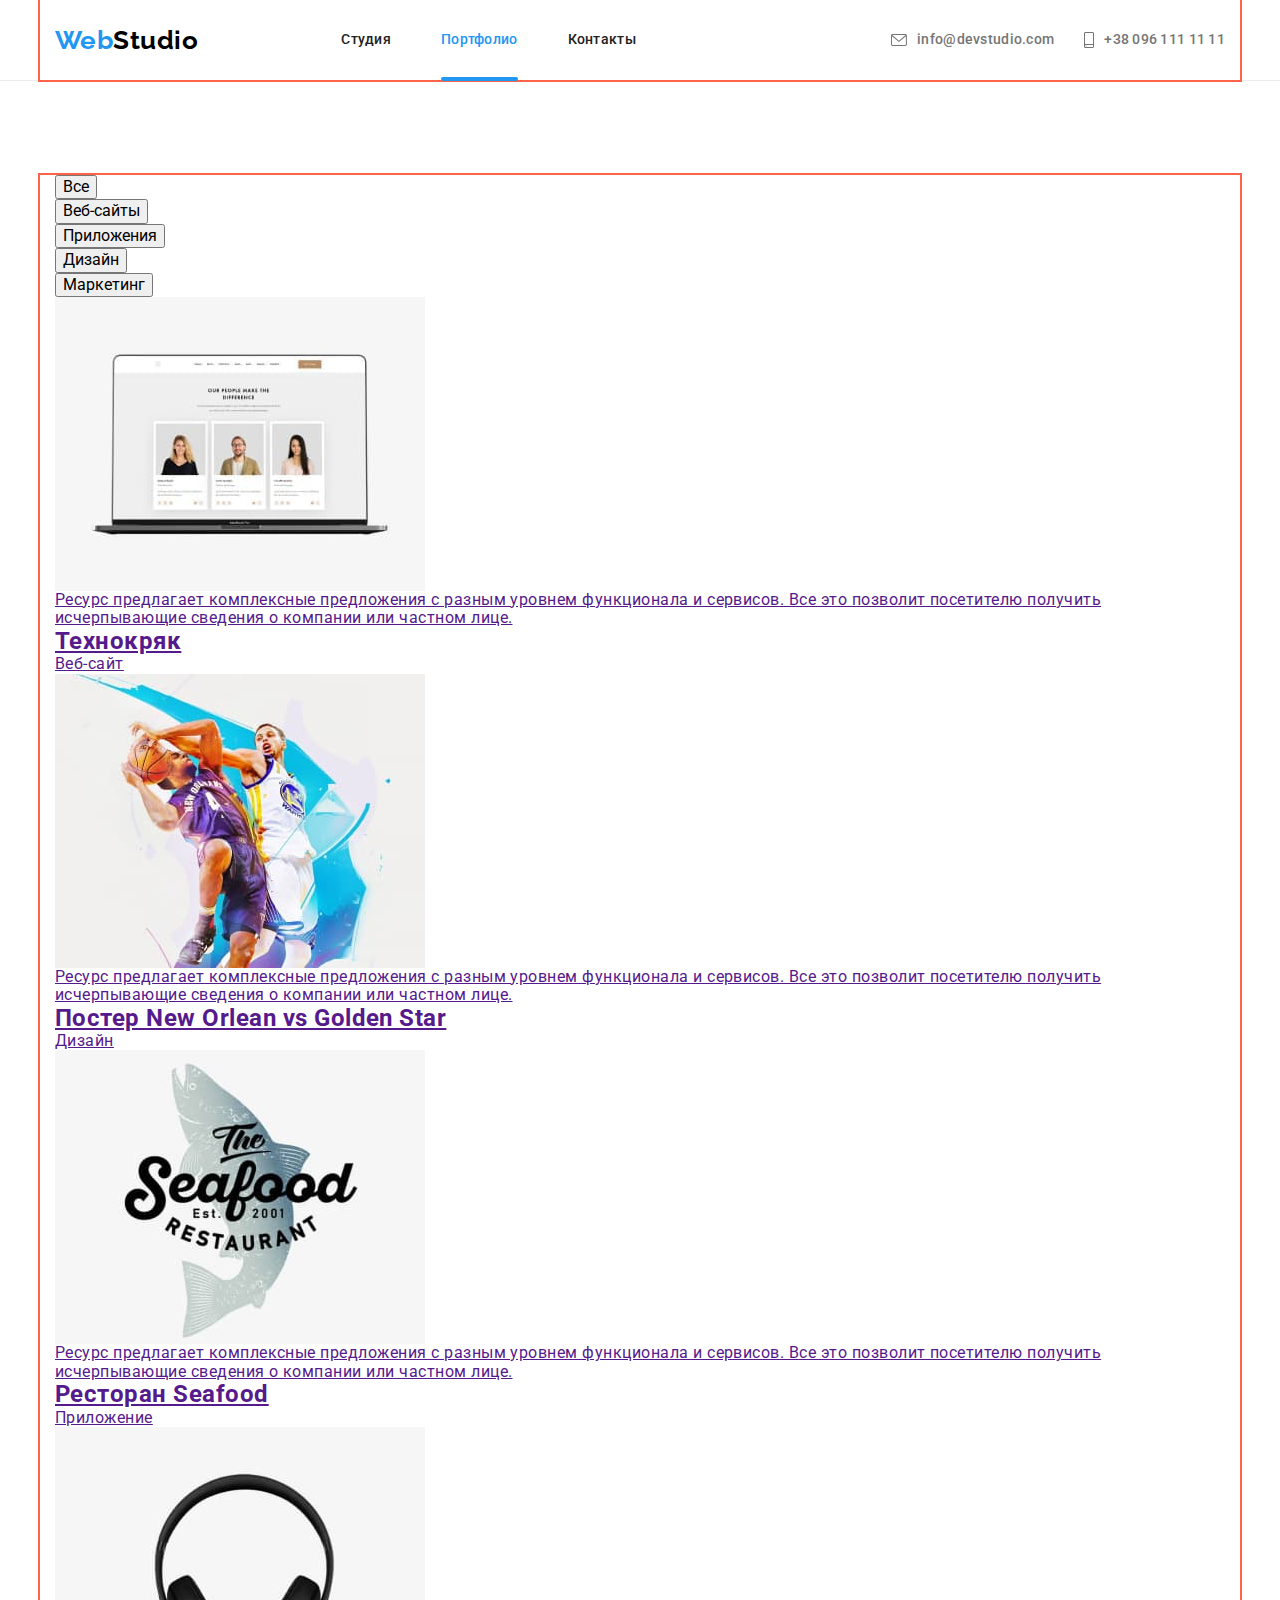
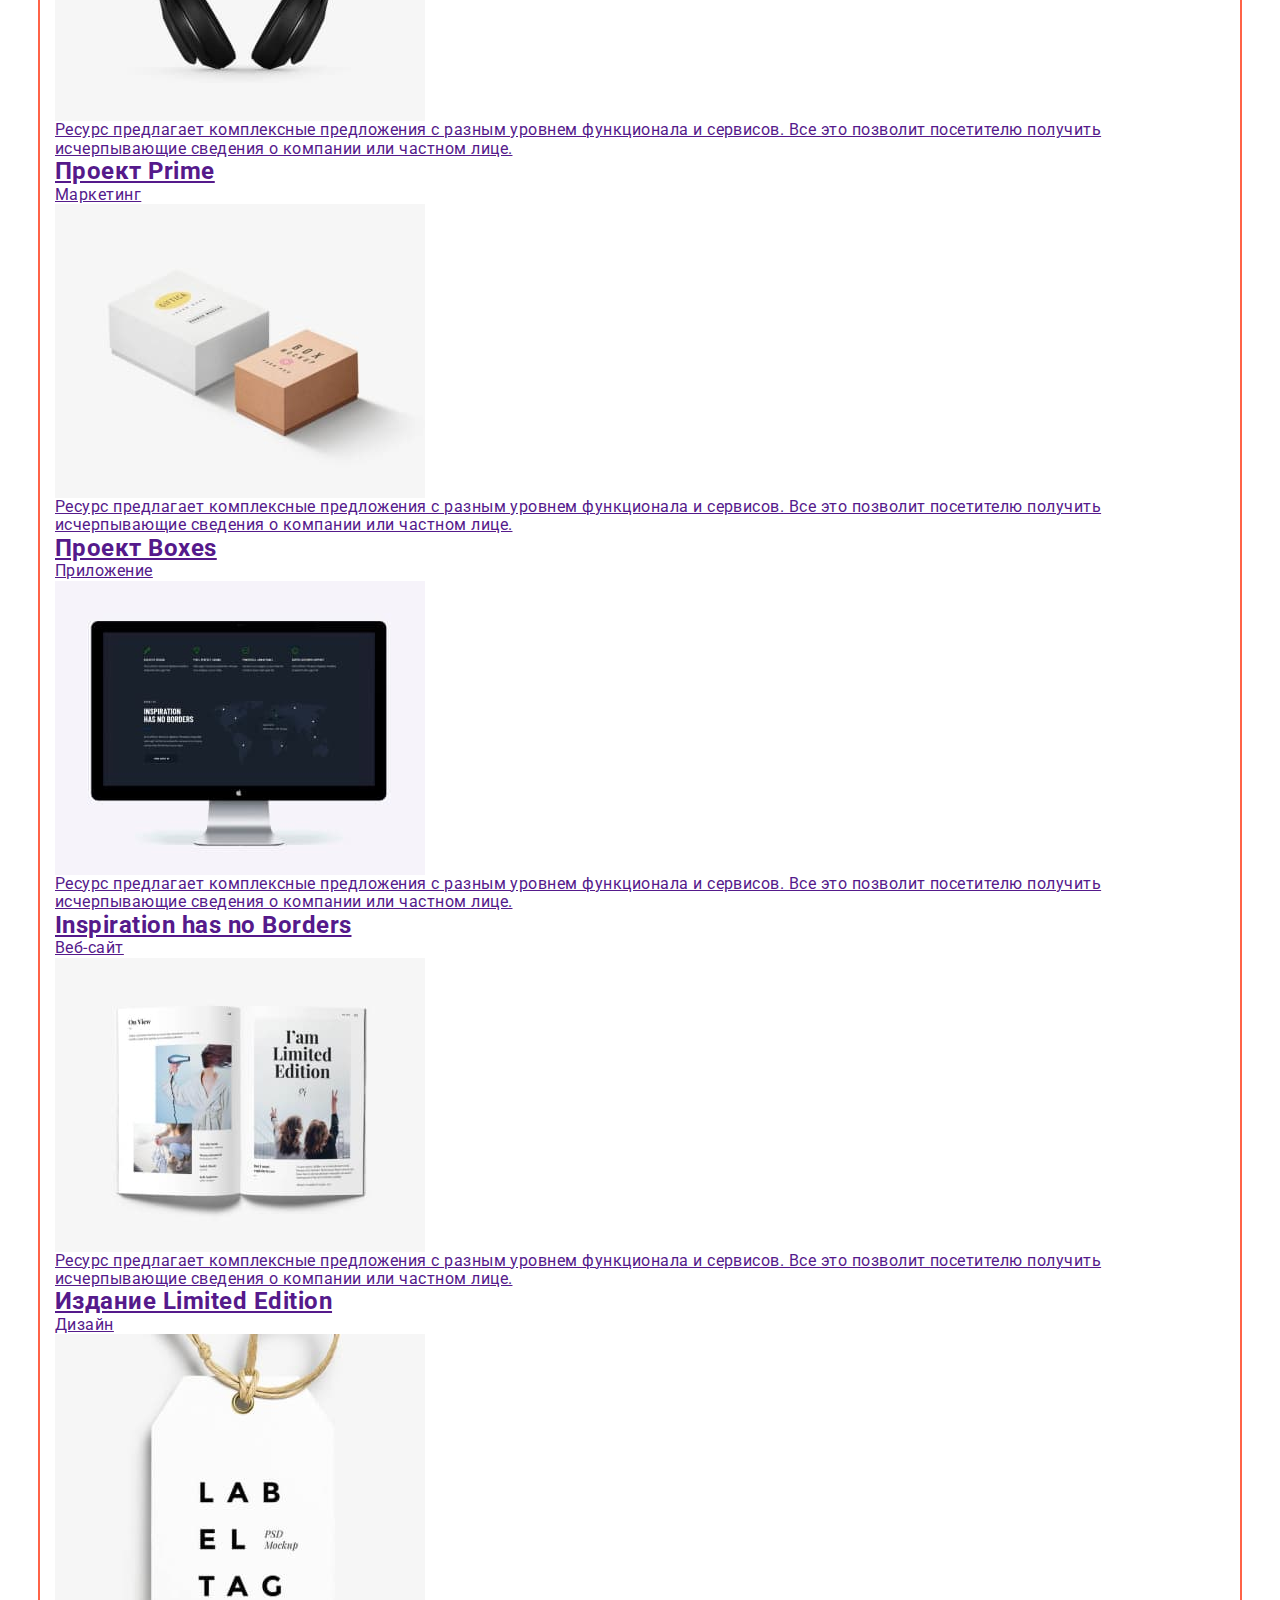
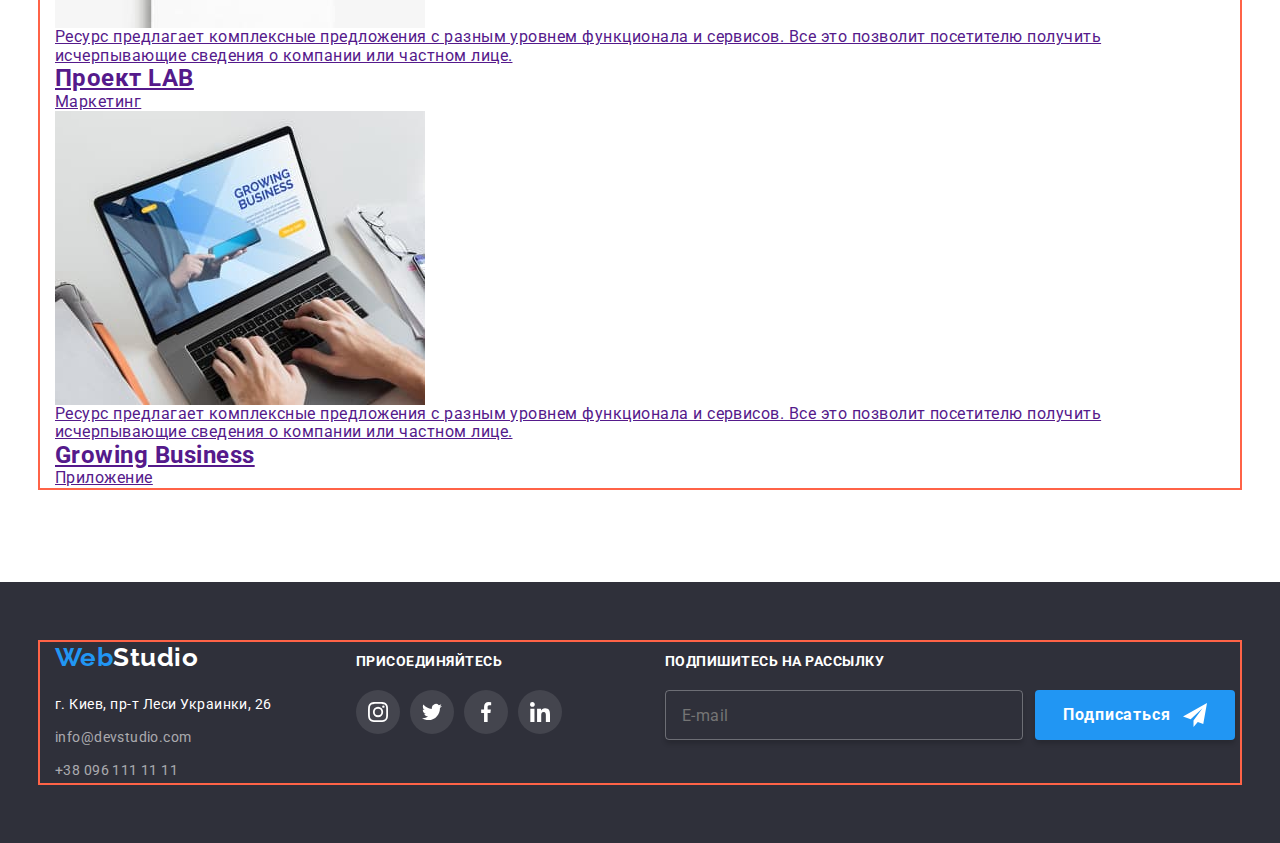
==== commit db47ac92: "ДЗ-7, редакция 1" ====
--- a/portfolio.html
+++ b/portfolio.html
@@ -10,7 +10,7 @@
     <link href="https://fonts.googleapis.com/css2?family=Raleway:wght@700&family=Roboto:wght@400;500;700;900&display=swap"
         rel="stylesheet" />
     <link rel="stylesheet" href="https://cdnjs.cloudflare.com/ajax/libs/modern-normalize/1.1.0/modern-normalize.min.css" />
-    <link rel="stylesheet" href="./css/styles.css" />
+    <link rel="stylesheet" href="./css/main.min.css" />
 </head>
 <body>
     <!-- Верхняя линия -->
--- a/css/main.min.css
+++ b/css/main.min.css
@@ -0,0 +1 @@
+.logo{display:-webkit-box;display:-ms-flexbox;display:flex;font-family:Raleway,sans-serif;font-weight:700;font-size:26px;line-height:1.19;text-decoration:none;color:#2196f3}.logo--margin{margin-right:93px}.logo--theme-dark{color:#000}.logo--theme-light{color:#fff}.page-header{border-bottom:1px solid #ececec}.page-header__container{display:-webkit-box;display:-ms-flexbox;display:flex}.main-nav{display:-webkit-box;display:-ms-flexbox;display:flex;-webkit-box-align:center;-ms-flex-align:center;align-items:center}.main-nav__list{display:-webkit-box;display:-ms-flexbox;display:flex;margin-left:-50px}.main-nav__item{position:relative;margin-left:50px}.main-nav__link{display:block;padding-top:32px;padding-bottom:32px;font-weight:500;font-size:14px;line-height:1.14;letter-spacing:.02em;text-decoration:none;color:#212121;-webkit-transition:color 250ms cubic-bezier(0.4, 0, 0.2, 1),opacity 250ms cubic-bezier(0.4, 0, 0.2, 1);transition:color 250ms cubic-bezier(0.4, 0, 0.2, 1),opacity 250ms cubic-bezier(0.4, 0, 0.2, 1)}.main-nav__link:hover,.main-nav__link:focus{color:#2196f3}.main-nav__link--current{color:#2196f3}.main-nav__link::after{content:"";position:absolute;bottom:-1px;display:block;width:100%;height:4px;background-color:rgba(0,0,0,0);border-radius:2px;opacity:0;-webkit-transition:background-color 250ms cubic-bezier(0.4, 0, 0.2, 1),opacity 250ms cubic-bezier(0.4, 0, 0.2, 1);transition:background-color 250ms cubic-bezier(0.4, 0, 0.2, 1),opacity 250ms cubic-bezier(0.4, 0, 0.2, 1)}.main-nav__link:hover::after{opacity:1;background-color:#2196f3}.main-nav__link:focus::after{opacity:1;background-color:#2196f3}.main-nav__link--current::after{opacity:1;background-color:#2196f3}.connect{display:-webkit-box;display:-ms-flexbox;display:flex;margin-left:auto}.connect__icon{fill:currentColor;margin-right:10px;-webkit-transition:fill 250ms cubic-bezier(0.4, 0, 0.2, 1),opacity 250ms cubic-bezier(0.4, 0, 0.2, 1);transition:fill 250ms cubic-bezier(0.4, 0, 0.2, 1),opacity 250ms cubic-bezier(0.4, 0, 0.2, 1)}.connect__link{display:-webkit-box;display:-ms-flexbox;display:flex;-webkit-box-pack:center;-ms-flex-pack:center;justify-content:center;-webkit-box-align:center;-ms-flex-align:center;align-items:center;padding-top:32px;padding-bottom:32px;color:var(--primery-text-color);font-weight:500;font-size:14px;line-height:1.14;letter-spacing:.02em;text-decoration:none;-webkit-transition:color 250ms cubic-bezier(0.4, 0, 0.2, 1),opacity 250ms cubic-bezier(0.4, 0, 0.2, 1);transition:color 250ms cubic-bezier(0.4, 0, 0.2, 1),opacity 250ms cubic-bezier(0.4, 0, 0.2, 1)}.connect__link:hover,.connect__link:focus{color:#2196f3}.connect__link+.connect__link{margin-left:30px}.hero{display:-webkit-box;display:-ms-flexbox;display:flex;text-align:center;-webkit-box-align:center;-ms-flex-align:center;align-items:center;background:#2f303a;background-color:#c4c4c4;max-width:1600px;height:600px;background-size:cover;background-position:center;background-repeat:no-repeat;background-image:-webkit-gradient(linear, left top, right top, from(rgba(47, 48, 58, 0.4)), to(rgba(47, 48, 58, 0.4))),url(../images/cap-img.jpg);background-image:linear-gradient(to right, rgba(47, 48, 58, 0.4), rgba(47, 48, 58, 0.4)),url(../images/cap-img.jpg)}.hero__tiitle{color:#fff;font-weight:900;font-size:44px;line-height:1.36;text-align:center;letter-spacing:.06em;text-transform:uppercase;margin-top:0;margin-bottom:30px;max-width:696px;margin-left:auto;margin-right:auto}.hero__buttton{margin-left:auto;margin-right:auto}.button{display:-webkit-box;display:-ms-flexbox;display:flex;width:200px;height:50px;-webkit-box-align:center;-ms-flex-align:center;align-items:center;-webkit-box-pack:center;-ms-flex-pack:center;justify-content:center;color:#fff;background-color:#2196f3;font-family:inherit;font-weight:700;font-size:16px;line-height:1.88;letter-spacing:.06em;cursor:pointer;border-radius:4px;border:0px;-webkit-box-shadow:0px 4px 4px rgba(0,0,0,.15);box-shadow:0px 4px 4px rgba(0,0,0,.15);-webkit-transition:background-color 250ms cubic-bezier(0.4, 0, 0.2, 1),opacity 250ms cubic-bezier(0.4, 0, 0.2, 1);transition:background-color 250ms cubic-bezier(0.4, 0, 0.2, 1),opacity 250ms cubic-bezier(0.4, 0, 0.2, 1)}.button:hover,.button:focus{background-color:#188ce8}.features__list{display:-webkit-box;display:-ms-flexbox;display:flex;margin-right:-30px}.features__title{color:#212121;font-weight:700;font-size:14px;line-height:1.14;text-transform:uppercase;margin-bottom:10px}.features__item{width:calc((100% - 30px)/4);margin-right:30px}.features__text{font-size:14px;line-height:1.71}.features__icon{display:-webkit-box;display:-ms-flexbox;display:flex;width:270px;height:120px;-webkit-box-pack:center;-ms-flex-pack:center;justify-content:center;-webkit-box-align:center;-ms-flex-align:center;align-items:center;background-color:#f5f4fa;border-radius:4px;margin-bottom:30px}.visually-hidden{position:absolute;width:1px;height:1px;margin:-1px;border:0;padding:0;white-space:nowrap;-webkit-clip-path:inset(100%);clip-path:inset(100%);clip:rect(0 0 0 0);overflow:hidden}.section.activities{padding-top:0px}.activities__list{display:-webkit-box;display:-ms-flexbox;display:flex;margin-right:-30px}.activities__item{position:relative;width:calc((100% - 60px)/3);margin-right:30px}.activities__label{position:absolute;bottom:0;width:100%;height:70px;display:-webkit-box;display:-ms-flexbox;display:flex;-webkit-box-align:center;-ms-flex-align:center;align-items:center;-webkit-box-pack:center;-ms-flex-pack:center;justify-content:center;background-color:rgba(47,48,58,.8);font-weight:700;font-size:14px;line-height:1.14;text-transform:uppercase;color:#fff}.section-title{color:#212121;font-weight:700;font-size:36px;line-height:1.17;text-align:center;margin-bottom:50px}.team{background-color:#f5f4fa}.section-title{color:#212121;font-weight:700;font-size:36px;line-height:1.17;text-align:center;margin-bottom:50px}.team__list{display:-webkit-box;display:-ms-flexbox;display:flex;margin-right:-30px}.team__item{width:calc((100% - 90px)/4);margin-right:30px;background-color:#fff}.team__memo{color:#212121;font-weight:500;font-size:16px;line-height:1.19;text-align:center;margin-bottom:10px}.team__meta{padding-top:30px;padding-bottom:30px}.team__text{font-size:16px;line-height:1.19;text-align:center;margin-bottom:16px}.team__item{-webkit-box-shadow:0px 1px 3px rgba(0,0,0,.12),0px 1px 1px rgba(0,0,0,.14),0px 2px 1px rgba(0,0,0,.2);box-shadow:0px 1px 3px rgba(0,0,0,.12),0px 1px 1px rgba(0,0,0,.14),0px 2px 1px rgba(0,0,0,.2);border-radius:0px 0px 4px 4px}.socials{display:-webkit-box;display:-ms-flexbox;display:flex;-webkit-box-pack:center;-ms-flex-pack:center;justify-content:center;margin-right:-10px}.socials__item{margin-right:10px}.socials__link{display:-webkit-box;display:-ms-flexbox;display:flex;height:44px;width:44px;-webkit-box-pack:center;-ms-flex-pack:center;justify-content:center;-webkit-box-align:center;-ms-flex-align:center;align-items:center;border-radius:50%;cursor:pointer;-webkit-transition:background-color 250ms cubic-bezier(0.4, 0, 0.2, 1),fill 250ms cubic-bezier(0.4, 0, 0.2, 1);transition:background-color 250ms cubic-bezier(0.4, 0, 0.2, 1),fill 250ms cubic-bezier(0.4, 0, 0.2, 1)}.socials__link--theme-light{fill:#afb1b8;background-color:#fff}.socials__link--theme-light:hover,.socials__link--theme-light:focus{fill:#fff;background-color:#2196f3}.socials__link--theme-dark{background-color:rgba(255,255,255,.1);fill:#fff}.socials__link--theme-dark:hover,.socials__link--theme-dark:focus{background-color:#2196f3}.clients__list{display:-webkit-box;display:-ms-flexbox;display:flex;padding:0;margin:0;cursor:pointer;margin-right:-30px}.clients__item{margin-right:30px}.clients__link{display:-webkit-box;display:-ms-flexbox;display:flex;-webkit-box-pack:center;-ms-flex-pack:center;justify-content:center;-webkit-box-align:center;-ms-flex-align:center;align-items:center;width:170px;height:92px;border:1px solid #afb1b8;border-radius:4px;cursor:pointer;fill:#afb1b8;-webkit-transition:fill 250ms cubic-bezier(0.4, 0, 0.2, 1),border 250ms cubic-bezier(0.4, 0, 0.2, 1);transition:fill 250ms cubic-bezier(0.4, 0, 0.2, 1),border 250ms cubic-bezier(0.4, 0, 0.2, 1)}.clients__icon{width:106px;height:60px}.clients__link:focus,.clients__link:hover{fill:#2196f3;border:1px solid #2196f3}.footer{background-color:#2f303a;padding-top:60px;padding-bottom:60px}.footer .container{display:-webkit-box;display:-ms-flexbox;display:flex;-webkit-box-pack:start;-ms-flex-pack:start;justify-content:flex-start;-webkit-box-align:baseline;-ms-flex-align:baseline;align-items:baseline}.address{display:inline-block;width:231px}.address__text{color:#fff;font-size:14px;font-style:normal;line-height:1.71;margin-top:20px;margin-bottom:9px}.contact__link{display:inline-block;color:rgba(255,255,255,.6);font-style:normal;font-weight:400;font-size:14px;line-height:1.71;letter-spacing:.03em;text-decoration:none;-webkit-transition:color 250ms cubic-bezier(0.4, 0, 0.2, 1);transition:color 250ms cubic-bezier(0.4, 0, 0.2, 1)}.contact__link--margin{margin-bottom:9px}.contact__link:hover,.contact__link:focus{color:#2196f3}.socials-footer{margin-left:70px}.socials-footer__title{font-weight:700;font-size:14px;line-height:1.14;text-transform:uppercase;color:#fff;margin:0 0 20px 0}.socials-footer{margin-left:70px}.sign-up{margin-left:93px}.sign-up__title{font-weight:700;font-size:14px;line-height:1.14;text-transform:uppercase;color:#fff}.sign-up__form{display:-webkit-box;display:-ms-flexbox;display:flex;margin-top:20px}.sign-up__input{width:358px;height:50px;padding:15px 16px;border:1px solid rgba(255,255,255,.3);-webkit-box-shadow:0px 4px 4px rgba(0,0,0,.15);box-shadow:0px 4px 4px rgba(0,0,0,.15);border-radius:4px;background-color:rgba(0,0,0,0);font-size:16px;line-height:1.25;color:rgba(255,255,255,.6);letter-spacing:.03em;cursor:pointer;margin-right:12px;-webkit-transition:border-color 250ms cubic-bezier(0.4, 0, 0.2, 1);transition:border-color 250ms cubic-bezier(0.4, 0, 0.2, 1)}.sign-up__input:hover,.sign-up__input:focus{border-color:#2196f3}.sign-up__icon{margin-left:12px}body{background-color:#fff;color:#757575;font-family:Roboto,sans-serif;letter-spacing:.03em}.container{width:1200px;padding-left:15px;padding-right:15px;margin:0 auto;outline:2px solid tomato}.section{padding-top:94px;padding-bottom:94px}.list{list-style:none;padding:0;margin:0}h1,h2,h3,p{margin-top:0;margin-bottom:0}img{display:block;max-width:100%;height:auto}/*# sourceMappingURL=main.min.css.map */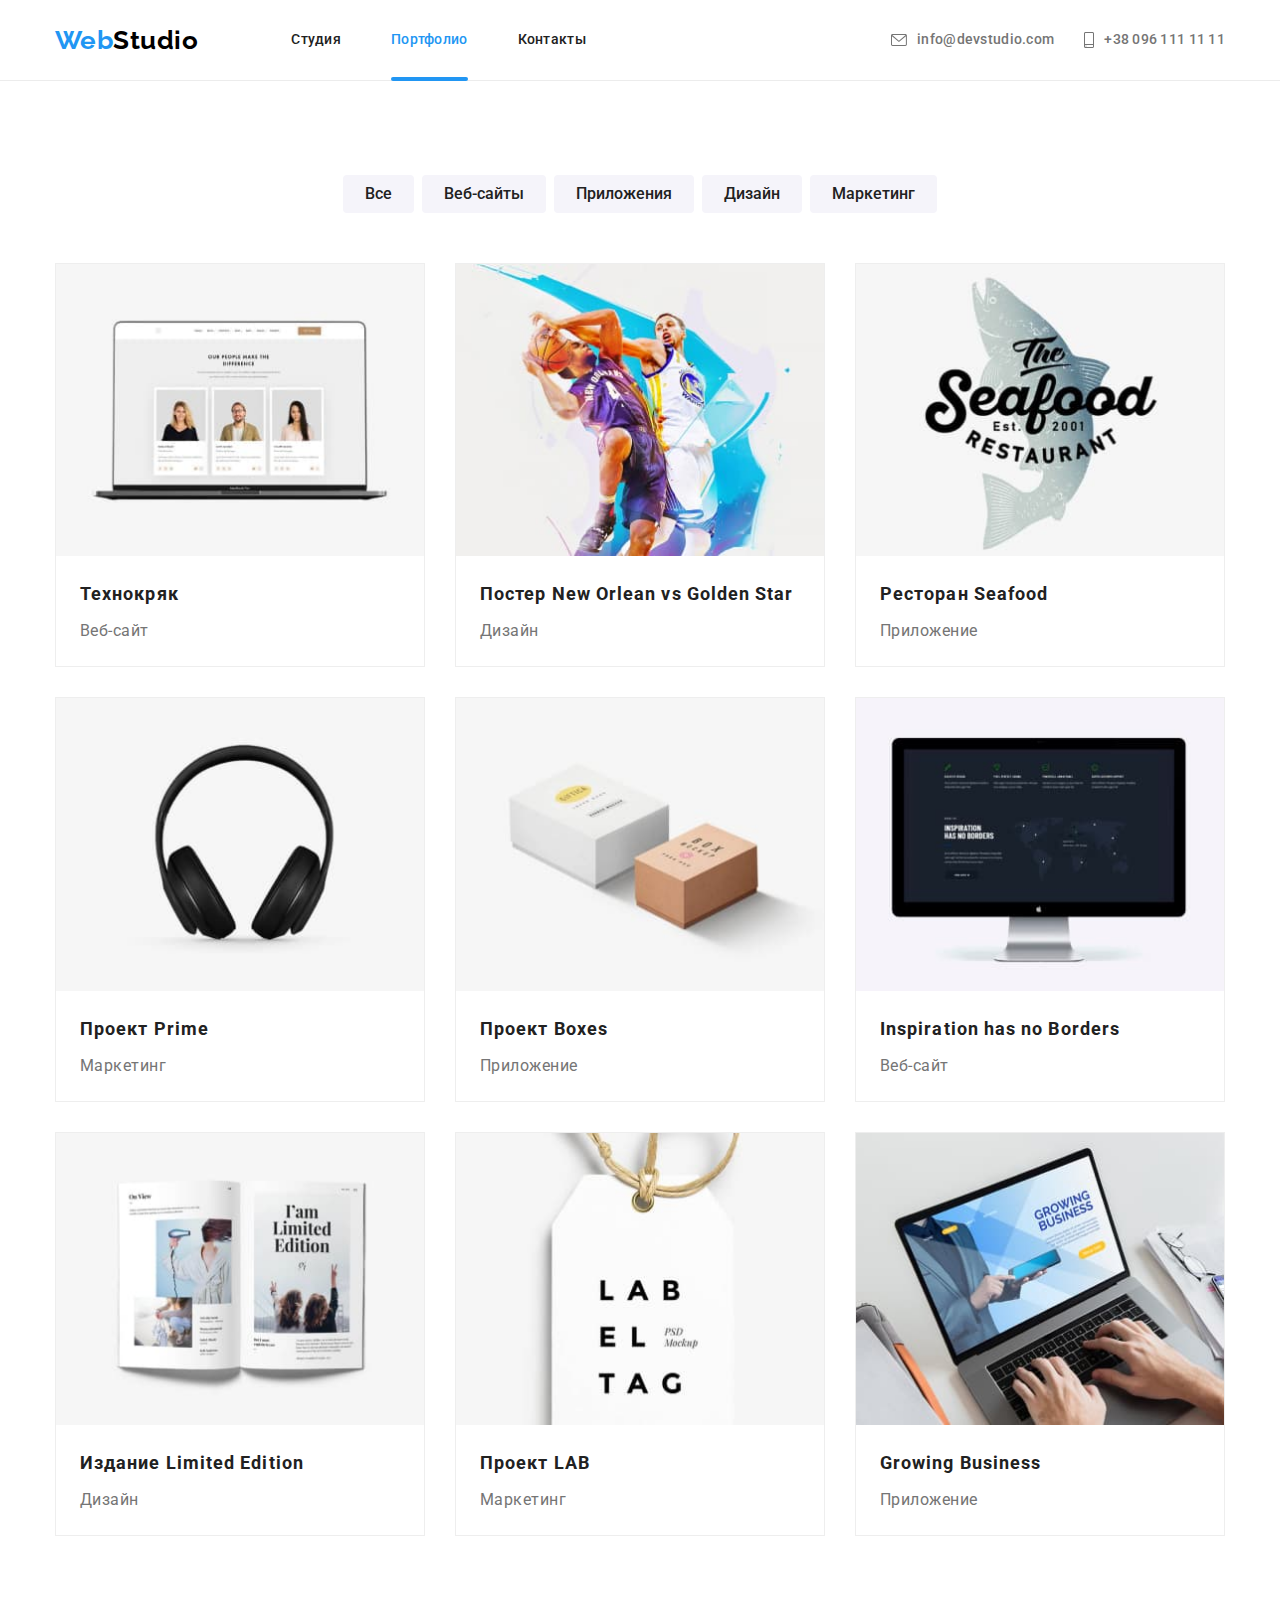
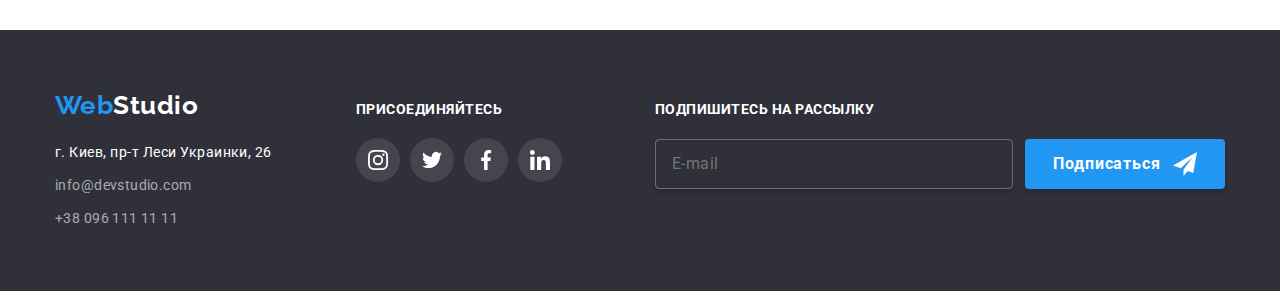
==== commit e611a2d2: "ДЗ-7, на проверку" ====
--- a/portfolio.html
+++ b/portfolio.html
@@ -51,7 +51,7 @@
             <div class="container">
                 <h1 class="visually-hidden">Портфолио</h1>
                 <!-- filters -->
-                <ul class="filters list">
+                <ul class="filters">
                     <li class="filters__item">
                         <button type="button" class="filters__button">
                             Все
@@ -79,7 +79,7 @@
                     </li>
                 </ul>
                 <!-- Наши проекты -->
-                <ul class="projects list">
+                <ul class="projects">
                     <li class="projects__item">
                         <a href="" class="projects__cards">
                             <div class="projects__image">
@@ -266,28 +266,28 @@
                 <h4 class="socials-footer__title">Присоединяйтесь</h4>
                 <ul class="socials list">
                     <li class="socials__item">
-                        <a href="" class="socials__link socials__link--theme-dark">
+                        <a href="" class="socials__link--theme-dark">
                             <svg width="20px" height="20px">
                                 <use href="./images/symbol-defs.svg#icon-instagram"></use>
                             </svg>
                         </a>
                     </li>
                     <li class="socials__item">
-                        <a href="" class="socials__link socials__link--theme-dark">
+                        <a href="" class="socials__link--theme-dark">
                             <svg width="20px" height="20px">
                                 <use href="./images/symbol-defs.svg#icon-twitter"></use>
                             </svg>
                         </a>
                     </li>
                     <li class="socials__item">
-                        <a href="" class="socials__link socials__link--theme-dark">
+                        <a href="" class="socials__link--theme-dark">
                             <svg width="20px" height="20px">
                                 <use href="./images/symbol-defs.svg#icon-facebook"></use>
                             </svg>
                         </a>
                     </li>
                     <li class="socials__item">
-                        <a href="" class="socials__link socials__link--theme-dark">
+                        <a href="" class="socials__link--theme-dark">
                             <svg width="20px" height="20px">
                                 <use href="./images/symbol-defs.svg#icon-linkedin"></use>
                             </svg>
--- a/css/main.min.css
+++ b/css/main.min.css
@@ -1 +1 @@
-.logo{display:-webkit-box;display:-ms-flexbox;display:flex;font-family:Raleway,sans-serif;font-weight:700;font-size:26px;line-height:1.19;text-decoration:none;color:#2196f3}.logo--margin{margin-right:93px}.logo--theme-dark{color:#000}.logo--theme-light{color:#fff}.page-header{border-bottom:1px solid #ececec}.page-header__container{display:-webkit-box;display:-ms-flexbox;display:flex}.main-nav{display:-webkit-box;display:-ms-flexbox;display:flex;-webkit-box-align:center;-ms-flex-align:center;align-items:center}.main-nav__list{display:-webkit-box;display:-ms-flexbox;display:flex;margin-left:-50px}.main-nav__item{position:relative;margin-left:50px}.main-nav__link{display:block;padding-top:32px;padding-bottom:32px;font-weight:500;font-size:14px;line-height:1.14;letter-spacing:.02em;text-decoration:none;color:#212121;-webkit-transition:color 250ms cubic-bezier(0.4, 0, 0.2, 1),opacity 250ms cubic-bezier(0.4, 0, 0.2, 1);transition:color 250ms cubic-bezier(0.4, 0, 0.2, 1),opacity 250ms cubic-bezier(0.4, 0, 0.2, 1)}.main-nav__link:hover,.main-nav__link:focus{color:#2196f3}.main-nav__link--current{color:#2196f3}.main-nav__link::after{content:"";position:absolute;bottom:-1px;display:block;width:100%;height:4px;background-color:rgba(0,0,0,0);border-radius:2px;opacity:0;-webkit-transition:background-color 250ms cubic-bezier(0.4, 0, 0.2, 1),opacity 250ms cubic-bezier(0.4, 0, 0.2, 1);transition:background-color 250ms cubic-bezier(0.4, 0, 0.2, 1),opacity 250ms cubic-bezier(0.4, 0, 0.2, 1)}.main-nav__link:hover::after{opacity:1;background-color:#2196f3}.main-nav__link:focus::after{opacity:1;background-color:#2196f3}.main-nav__link--current::after{opacity:1;background-color:#2196f3}.connect{display:-webkit-box;display:-ms-flexbox;display:flex;margin-left:auto}.connect__icon{fill:currentColor;margin-right:10px;-webkit-transition:fill 250ms cubic-bezier(0.4, 0, 0.2, 1),opacity 250ms cubic-bezier(0.4, 0, 0.2, 1);transition:fill 250ms cubic-bezier(0.4, 0, 0.2, 1),opacity 250ms cubic-bezier(0.4, 0, 0.2, 1)}.connect__link{display:-webkit-box;display:-ms-flexbox;display:flex;-webkit-box-pack:center;-ms-flex-pack:center;justify-content:center;-webkit-box-align:center;-ms-flex-align:center;align-items:center;padding-top:32px;padding-bottom:32px;color:var(--primery-text-color);font-weight:500;font-size:14px;line-height:1.14;letter-spacing:.02em;text-decoration:none;-webkit-transition:color 250ms cubic-bezier(0.4, 0, 0.2, 1),opacity 250ms cubic-bezier(0.4, 0, 0.2, 1);transition:color 250ms cubic-bezier(0.4, 0, 0.2, 1),opacity 250ms cubic-bezier(0.4, 0, 0.2, 1)}.connect__link:hover,.connect__link:focus{color:#2196f3}.connect__link+.connect__link{margin-left:30px}.hero{display:-webkit-box;display:-ms-flexbox;display:flex;text-align:center;-webkit-box-align:center;-ms-flex-align:center;align-items:center;background:#2f303a;background-color:#c4c4c4;max-width:1600px;height:600px;background-size:cover;background-position:center;background-repeat:no-repeat;background-image:-webkit-gradient(linear, left top, right top, from(rgba(47, 48, 58, 0.4)), to(rgba(47, 48, 58, 0.4))),url(../images/cap-img.jpg);background-image:linear-gradient(to right, rgba(47, 48, 58, 0.4), rgba(47, 48, 58, 0.4)),url(../images/cap-img.jpg)}.hero__tiitle{color:#fff;font-weight:900;font-size:44px;line-height:1.36;text-align:center;letter-spacing:.06em;text-transform:uppercase;margin-top:0;margin-bottom:30px;max-width:696px;margin-left:auto;margin-right:auto}.hero__buttton{margin-left:auto;margin-right:auto}.button{display:-webkit-box;display:-ms-flexbox;display:flex;width:200px;height:50px;-webkit-box-align:center;-ms-flex-align:center;align-items:center;-webkit-box-pack:center;-ms-flex-pack:center;justify-content:center;color:#fff;background-color:#2196f3;font-family:inherit;font-weight:700;font-size:16px;line-height:1.88;letter-spacing:.06em;cursor:pointer;border-radius:4px;border:0px;-webkit-box-shadow:0px 4px 4px rgba(0,0,0,.15);box-shadow:0px 4px 4px rgba(0,0,0,.15);-webkit-transition:background-color 250ms cubic-bezier(0.4, 0, 0.2, 1),opacity 250ms cubic-bezier(0.4, 0, 0.2, 1);transition:background-color 250ms cubic-bezier(0.4, 0, 0.2, 1),opacity 250ms cubic-bezier(0.4, 0, 0.2, 1)}.button:hover,.button:focus{background-color:#188ce8}.features__list{display:-webkit-box;display:-ms-flexbox;display:flex;margin-right:-30px}.features__title{color:#212121;font-weight:700;font-size:14px;line-height:1.14;text-transform:uppercase;margin-bottom:10px}.features__item{width:calc((100% - 30px)/4);margin-right:30px}.features__text{font-size:14px;line-height:1.71}.features__icon{display:-webkit-box;display:-ms-flexbox;display:flex;width:270px;height:120px;-webkit-box-pack:center;-ms-flex-pack:center;justify-content:center;-webkit-box-align:center;-ms-flex-align:center;align-items:center;background-color:#f5f4fa;border-radius:4px;margin-bottom:30px}.visually-hidden{position:absolute;width:1px;height:1px;margin:-1px;border:0;padding:0;white-space:nowrap;-webkit-clip-path:inset(100%);clip-path:inset(100%);clip:rect(0 0 0 0);overflow:hidden}.section.activities{padding-top:0px}.activities__list{display:-webkit-box;display:-ms-flexbox;display:flex;margin-right:-30px}.activities__item{position:relative;width:calc((100% - 60px)/3);margin-right:30px}.activities__label{position:absolute;bottom:0;width:100%;height:70px;display:-webkit-box;display:-ms-flexbox;display:flex;-webkit-box-align:center;-ms-flex-align:center;align-items:center;-webkit-box-pack:center;-ms-flex-pack:center;justify-content:center;background-color:rgba(47,48,58,.8);font-weight:700;font-size:14px;line-height:1.14;text-transform:uppercase;color:#fff}.section-title{color:#212121;font-weight:700;font-size:36px;line-height:1.17;text-align:center;margin-bottom:50px}.team{background-color:#f5f4fa}.section-title{color:#212121;font-weight:700;font-size:36px;line-height:1.17;text-align:center;margin-bottom:50px}.team__list{display:-webkit-box;display:-ms-flexbox;display:flex;margin-right:-30px}.team__item{width:calc((100% - 90px)/4);margin-right:30px;background-color:#fff}.team__memo{color:#212121;font-weight:500;font-size:16px;line-height:1.19;text-align:center;margin-bottom:10px}.team__meta{padding-top:30px;padding-bottom:30px}.team__text{font-size:16px;line-height:1.19;text-align:center;margin-bottom:16px}.team__item{-webkit-box-shadow:0px 1px 3px rgba(0,0,0,.12),0px 1px 1px rgba(0,0,0,.14),0px 2px 1px rgba(0,0,0,.2);box-shadow:0px 1px 3px rgba(0,0,0,.12),0px 1px 1px rgba(0,0,0,.14),0px 2px 1px rgba(0,0,0,.2);border-radius:0px 0px 4px 4px}.socials{display:-webkit-box;display:-ms-flexbox;display:flex;-webkit-box-pack:center;-ms-flex-pack:center;justify-content:center;margin-right:-10px}.socials__item{margin-right:10px}.socials__link{display:-webkit-box;display:-ms-flexbox;display:flex;height:44px;width:44px;-webkit-box-pack:center;-ms-flex-pack:center;justify-content:center;-webkit-box-align:center;-ms-flex-align:center;align-items:center;border-radius:50%;cursor:pointer;-webkit-transition:background-color 250ms cubic-bezier(0.4, 0, 0.2, 1),fill 250ms cubic-bezier(0.4, 0, 0.2, 1);transition:background-color 250ms cubic-bezier(0.4, 0, 0.2, 1),fill 250ms cubic-bezier(0.4, 0, 0.2, 1)}.socials__link--theme-light{fill:#afb1b8;background-color:#fff}.socials__link--theme-light:hover,.socials__link--theme-light:focus{fill:#fff;background-color:#2196f3}.socials__link--theme-dark{background-color:rgba(255,255,255,.1);fill:#fff}.socials__link--theme-dark:hover,.socials__link--theme-dark:focus{background-color:#2196f3}.clients__list{display:-webkit-box;display:-ms-flexbox;display:flex;padding:0;margin:0;cursor:pointer;margin-right:-30px}.clients__item{margin-right:30px}.clients__link{display:-webkit-box;display:-ms-flexbox;display:flex;-webkit-box-pack:center;-ms-flex-pack:center;justify-content:center;-webkit-box-align:center;-ms-flex-align:center;align-items:center;width:170px;height:92px;border:1px solid #afb1b8;border-radius:4px;cursor:pointer;fill:#afb1b8;-webkit-transition:fill 250ms cubic-bezier(0.4, 0, 0.2, 1),border 250ms cubic-bezier(0.4, 0, 0.2, 1);transition:fill 250ms cubic-bezier(0.4, 0, 0.2, 1),border 250ms cubic-bezier(0.4, 0, 0.2, 1)}.clients__icon{width:106px;height:60px}.clients__link:focus,.clients__link:hover{fill:#2196f3;border:1px solid #2196f3}.footer{background-color:#2f303a;padding-top:60px;padding-bottom:60px}.footer .container{display:-webkit-box;display:-ms-flexbox;display:flex;-webkit-box-pack:start;-ms-flex-pack:start;justify-content:flex-start;-webkit-box-align:baseline;-ms-flex-align:baseline;align-items:baseline}.address{display:inline-block;width:231px}.address__text{color:#fff;font-size:14px;font-style:normal;line-height:1.71;margin-top:20px;margin-bottom:9px}.contact__link{display:inline-block;color:rgba(255,255,255,.6);font-style:normal;font-weight:400;font-size:14px;line-height:1.71;letter-spacing:.03em;text-decoration:none;-webkit-transition:color 250ms cubic-bezier(0.4, 0, 0.2, 1);transition:color 250ms cubic-bezier(0.4, 0, 0.2, 1)}.contact__link--margin{margin-bottom:9px}.contact__link:hover,.contact__link:focus{color:#2196f3}.socials-footer{margin-left:70px}.socials-footer__title{font-weight:700;font-size:14px;line-height:1.14;text-transform:uppercase;color:#fff;margin:0 0 20px 0}.socials-footer{margin-left:70px}.sign-up{margin-left:93px}.sign-up__title{font-weight:700;font-size:14px;line-height:1.14;text-transform:uppercase;color:#fff}.sign-up__form{display:-webkit-box;display:-ms-flexbox;display:flex;margin-top:20px}.sign-up__input{width:358px;height:50px;padding:15px 16px;border:1px solid rgba(255,255,255,.3);-webkit-box-shadow:0px 4px 4px rgba(0,0,0,.15);box-shadow:0px 4px 4px rgba(0,0,0,.15);border-radius:4px;background-color:rgba(0,0,0,0);font-size:16px;line-height:1.25;color:rgba(255,255,255,.6);letter-spacing:.03em;cursor:pointer;margin-right:12px;-webkit-transition:border-color 250ms cubic-bezier(0.4, 0, 0.2, 1);transition:border-color 250ms cubic-bezier(0.4, 0, 0.2, 1)}.sign-up__input:hover,.sign-up__input:focus{border-color:#2196f3}.sign-up__icon{margin-left:12px}body{background-color:#fff;color:#757575;font-family:Roboto,sans-serif;letter-spacing:.03em}.container{width:1200px;padding-left:15px;padding-right:15px;margin:0 auto;outline:2px solid tomato}.section{padding-top:94px;padding-bottom:94px}.list{list-style:none;padding:0;margin:0}h1,h2,h3,p{margin-top:0;margin-bottom:0}img{display:block;max-width:100%;height:auto}/*# sourceMappingURL=main.min.css.map */+.socials__link--theme-dark,.socials__link--theme-light{display:-webkit-box;display:-ms-flexbox;display:flex;height:44px;width:44px;-webkit-box-pack:center;-ms-flex-pack:center;justify-content:center;-webkit-box-align:center;-ms-flex-align:center;align-items:center;border-radius:50%;cursor:pointer;-webkit-transition:background-color 250ms cubic-bezier(0.4, 0, 0.2, 1),fill 250ms cubic-bezier(0.4, 0, 0.2, 1);transition:background-color 250ms cubic-bezier(0.4, 0, 0.2, 1),fill 250ms cubic-bezier(0.4, 0, 0.2, 1)}.projects,.filters,.clients__list,.socials,.team__list,.activities__list,.features__list,.main-nav__list{list-style:none;padding:0}.filters,.clients__link,.socials,.features__icon,.button,.hero,.connect__link{display:-webkit-box;display:-ms-flexbox;display:flex;-webkit-box-align:center;-ms-flex-align:center;align-items:center;-webkit-box-pack:center;-ms-flex-pack:center;justify-content:center}body{background-color:#fff;color:#757575;font-family:Roboto,sans-serif;letter-spacing:.03em}.container{width:1200px;padding-left:15px;padding-right:15px;margin:0 auto}.section{padding-top:94px;padding-bottom:94px}h1,h2,h3,p{margin-top:0;margin-bottom:0}img{display:block;max-width:100%;height:auto}.section-title{color:#212121;font-weight:700;font-size:36px;line-height:1.17;text-align:center;margin-bottom:50px}.logo{display:-webkit-box;display:-ms-flexbox;display:flex;font-family:Raleway,sans-serif;font-weight:700;font-size:26px;line-height:1.19;text-decoration:none;color:#2196f3}.logo--margin{margin-right:93px}.logo--theme-dark{color:#000}.logo--theme-light{color:#fff}.page-header{border-bottom:1px solid #ececec}.page-header__container{display:-webkit-box;display:-ms-flexbox;display:flex}.main-nav{display:-webkit-box;display:-ms-flexbox;display:flex;-webkit-box-align:center;-ms-flex-align:center;align-items:center}.main-nav__list{display:-webkit-box;display:-ms-flexbox;display:flex;margin:0 0 0 -50px}.main-nav__item{position:relative;margin-left:50px}.main-nav__link{display:block;padding-top:32px;padding-bottom:32px;font-weight:500;font-size:14px;line-height:1.14;letter-spacing:.02em;text-decoration:none;color:#212121;-webkit-transition:color 250ms cubic-bezier(0.4, 0, 0.2, 1),opacity 250ms cubic-bezier(0.4, 0, 0.2, 1);transition:color 250ms cubic-bezier(0.4, 0, 0.2, 1),opacity 250ms cubic-bezier(0.4, 0, 0.2, 1)}.main-nav__link:hover,.main-nav__link:focus{color:#2196f3}.main-nav__link--current{color:#2196f3}.main-nav__link::after{content:"";position:absolute;bottom:-1px;display:block;width:100%;height:4px;background-color:rgba(0,0,0,0);border-radius:2px;opacity:0;-webkit-transition:background-color 250ms cubic-bezier(0.4, 0, 0.2, 1),opacity 250ms cubic-bezier(0.4, 0, 0.2, 1);transition:background-color 250ms cubic-bezier(0.4, 0, 0.2, 1),opacity 250ms cubic-bezier(0.4, 0, 0.2, 1)}.main-nav__link:hover::after{opacity:1;background-color:#2196f3}.main-nav__link:focus::after{opacity:1;background-color:#2196f3}.main-nav__link--current::after{opacity:1;background-color:#2196f3}.connect{display:-webkit-box;display:-ms-flexbox;display:flex;margin-left:auto}.connect__icon{fill:currentColor;margin-right:10px;-webkit-transition:fill 250ms cubic-bezier(0.4, 0, 0.2, 1),opacity 250ms cubic-bezier(0.4, 0, 0.2, 1);transition:fill 250ms cubic-bezier(0.4, 0, 0.2, 1),opacity 250ms cubic-bezier(0.4, 0, 0.2, 1)}.connect__link{padding-top:32px;padding-bottom:32px;color:var(--primery-text-color);font-weight:500;font-size:14px;line-height:1.14;letter-spacing:.02em;text-decoration:none;-webkit-transition:color 250ms cubic-bezier(0.4, 0, 0.2, 1),opacity 250ms cubic-bezier(0.4, 0, 0.2, 1);transition:color 250ms cubic-bezier(0.4, 0, 0.2, 1),opacity 250ms cubic-bezier(0.4, 0, 0.2, 1)}.connect__link:hover,.connect__link:focus{color:#2196f3}.connect__link+.connect__link{margin-left:30px}.hero{text-align:center;background:#2f303a;background-color:#c4c4c4;max-width:1600px;height:600px;margin-left:auto;margin-right:auto;background-size:cover;background-position:center;background-repeat:no-repeat;background-image:-webkit-gradient(linear, left top, right top, from(rgba(47, 48, 58, 0.4)), to(rgba(47, 48, 58, 0.4))),url(../images/cap-img.jpg);background-image:linear-gradient(to right, rgba(47, 48, 58, 0.4), rgba(47, 48, 58, 0.4)),url(../images/cap-img.jpg)}.hero__tiitle{color:#fff;font-weight:900;font-size:44px;line-height:1.36;text-align:center;letter-spacing:.06em;text-transform:uppercase;margin-top:0;margin-bottom:30px;max-width:696px;margin-left:auto;margin-right:auto}.hero__buttton{margin-left:auto;margin-right:auto}.button{width:200px;height:50px;color:#fff;background-color:#2196f3;font-family:inherit;font-weight:700;font-size:16px;line-height:1.88;letter-spacing:.06em;cursor:pointer;border-radius:4px;border:0px;-webkit-box-shadow:0px 4px 4px rgba(0,0,0,.15);box-shadow:0px 4px 4px rgba(0,0,0,.15);-webkit-transition:background-color 250ms cubic-bezier(0.4, 0, 0.2, 1),opacity 250ms cubic-bezier(0.4, 0, 0.2, 1);transition:background-color 250ms cubic-bezier(0.4, 0, 0.2, 1),opacity 250ms cubic-bezier(0.4, 0, 0.2, 1)}.button:hover,.button:focus{background-color:#188ce8}.features__list{display:-webkit-box;display:-ms-flexbox;display:flex;margin:0 -30px 0 0}.features__title{color:#212121;font-weight:700;font-size:14px;line-height:1.14;text-transform:uppercase;margin-bottom:10px}.features__item{-ms-flex-preferred-size:calc(25% - 30px);flex-basis:calc(25% - 30px);margin-right:30px}.features__text{font-size:14px;line-height:1.71}.features__icon{width:270px;height:120px;background-color:#f5f4fa;border-radius:4px;margin-bottom:30px}.visually-hidden{position:absolute;width:1px;height:1px;margin:-1px;border:0;padding:0;white-space:nowrap;-webkit-clip-path:inset(100%);clip-path:inset(100%);clip:rect(0 0 0 0);overflow:hidden}.section.activities{padding-top:0px}.activities__list{display:-webkit-box;display:-ms-flexbox;display:flex;margin:0 -30px 0 0}.activities__item{position:relative;-ms-flex-preferred-size:calc(33.3333333333% - 30px);flex-basis:calc(33.3333333333% - 30px);margin-right:30px}.activities__label{position:absolute;bottom:0;width:100%;height:70px;display:-webkit-box;display:-ms-flexbox;display:flex;-webkit-box-align:center;-ms-flex-align:center;align-items:center;-webkit-box-pack:center;-ms-flex-pack:center;justify-content:center;background-color:rgba(47,48,58,.8);font-weight:700;font-size:14px;line-height:1.14;text-transform:uppercase;color:#fff}.team{background-color:#f5f4fa}.team__list{display:-webkit-box;display:-ms-flexbox;display:flex;margin:0 -30px 0 0}.team__item{-ms-flex-preferred-size:calc(25% - 30px);flex-basis:calc(25% - 30px);margin-right:30px;background-color:#fff}.team__img{display:block;max-width:100%;height:auto}.team__memo{color:#212121;font-weight:500;font-size:16px;line-height:1.19;text-align:center;margin-bottom:10px}.team__meta{padding-top:30px;padding-bottom:30px}.team__text{font-size:16px;line-height:1.19;text-align:center;margin-bottom:16px}.team__item{-webkit-box-shadow:0px 1px 3px rgba(0,0,0,.12),0px 1px 1px rgba(0,0,0,.14),0px 2px 1px rgba(0,0,0,.2);box-shadow:0px 1px 3px rgba(0,0,0,.12),0px 1px 1px rgba(0,0,0,.14),0px 2px 1px rgba(0,0,0,.2);border-radius:0px 0px 4px 4px}.socials{margin-right:-10px}.socials__item{margin-right:10px}.socials__link--theme-light{fill:#afb1b8;background-color:#fff}.socials__link--theme-light:hover,.socials__link--theme-light:focus{fill:#fff;background-color:#2196f3}.socials__link--theme-dark{background-color:rgba(255,255,255,.1);fill:#fff}.socials__link--theme-dark:hover,.socials__link--theme-dark:focus{background-color:#2196f3}.clients__list{display:-webkit-box;display:-ms-flexbox;display:flex;margin:0;cursor:pointer;margin-right:-30px}.clients__item{margin-right:30px}.clients__link{width:170px;height:92px;border:1px solid #afb1b8;border-radius:4px;cursor:pointer;fill:#afb1b8;-webkit-transition:fill 250ms cubic-bezier(0.4, 0, 0.2, 1),border 250ms cubic-bezier(0.4, 0, 0.2, 1);transition:fill 250ms cubic-bezier(0.4, 0, 0.2, 1),border 250ms cubic-bezier(0.4, 0, 0.2, 1)}.clients__link:focus,.clients__link:hover{fill:#2196f3;border:1px solid #2196f3}.clients__icon{width:106px;height:60px}.footer{background-color:#2f303a;padding-top:60px;padding-bottom:60px}.footer .container{display:-webkit-box;display:-ms-flexbox;display:flex;-webkit-box-pack:start;-ms-flex-pack:start;justify-content:flex-start;-webkit-box-align:baseline;-ms-flex-align:baseline;align-items:baseline}.address{width:231px}.address__text{color:#fff;font-size:14px;font-style:normal;line-height:1.71;margin-top:20px;margin-bottom:9px}.contact__link{display:inline-block;color:rgba(255,255,255,.6);font-style:normal;font-weight:400;font-size:14px;line-height:1.71;letter-spacing:.03em;text-decoration:none;-webkit-transition:color 250ms cubic-bezier(0.4, 0, 0.2, 1);transition:color 250ms cubic-bezier(0.4, 0, 0.2, 1)}.contact__link--margin{margin-bottom:9px}.contact__link:hover,.contact__link:focus{color:#2196f3}.socials-footer{margin-left:70px}.socials-footer__title{font-weight:700;font-size:14px;line-height:1.14;text-transform:uppercase;color:#fff;margin:0 0 20px 0}.sign-up{margin-left:93px}.sign-up__title{font-weight:700;font-size:14px;line-height:1.14;text-transform:uppercase;color:#fff}.sign-up__form{display:-webkit-box;display:-ms-flexbox;display:flex;margin-top:20px}.sign-up__input{width:358px;height:50px;padding:15px 16px;border:1px solid rgba(255,255,255,.3);-webkit-box-shadow:0px 4px 4px rgba(0,0,0,.15);box-shadow:0px 4px 4px rgba(0,0,0,.15);border-radius:4px;background-color:rgba(0,0,0,0);font-size:16px;line-height:1.25;color:rgba(255,255,255,.6);letter-spacing:.03em;cursor:pointer;margin-right:12px;-webkit-transition:border-color 250ms cubic-bezier(0.4, 0, 0.2, 1);transition:border-color 250ms cubic-bezier(0.4, 0, 0.2, 1)}.sign-up__input:hover,.sign-up__input:focus{border-color:#2196f3}.sign-up__icon{margin-left:12px}.backdrop{position:fixed;top:0;left:0;right:0;bottom:0;width:100%;height:100%;background-color:rgba(0,0,0,.2);z-index:99999;opacity:1;visibility:visible;-webkit-transition:opacity 250ms cubic-bezier(0.4, 0, 0.2, 1),visibility 250ms cubic-bezier(0.4, 0, 0.2, 1);transition:opacity 250ms cubic-bezier(0.4, 0, 0.2, 1),visibility 250ms cubic-bezier(0.4, 0, 0.2, 1)}.backdrop.is-hidden{opacity:0;visibility:hidden;pointer-events:none}.modal{position:absolute;top:50%;left:50%;-webkit-transform:translate(-50%, -50%) scale(1);transform:translate(-50%, -50%) scale(1);min-width:528px;min-height:581px;padding:40px;-webkit-box-shadow:0px 1px 3px rgba(0,0,0,.12),0px 1px 1px rgba(0,0,0,.14),0px 2px 1px rgba(0,0,0,.2);box-shadow:0px 1px 3px rgba(0,0,0,.12),0px 1px 1px rgba(0,0,0,.14),0px 2px 1px rgba(0,0,0,.2);border-radius:4px;opacity:1;background-color:#fff;-webkit-transition:opacity 250ms cubic-bezier(0.4, 0, 0.2, 1),-webkit-transform 250ms cubic-bezier(0.4, 0, 0.2, 1);transition:opacity 250ms cubic-bezier(0.4, 0, 0.2, 1),-webkit-transform 250ms cubic-bezier(0.4, 0, 0.2, 1);transition:transform 250ms cubic-bezier(0.4, 0, 0.2, 1),opacity 250ms cubic-bezier(0.4, 0, 0.2, 1);transition:transform 250ms cubic-bezier(0.4, 0, 0.2, 1),opacity 250ms cubic-bezier(0.4, 0, 0.2, 1),-webkit-transform 250ms cubic-bezier(0.4, 0, 0.2, 1)}.backdrop.is-hidden .modal{-webkit-transform:translate(-50%, -50%) scale(0);transform:translate(-50%, -50%) scale(0);opacity:0}.modal__close{position:absolute;top:8px;right:8px;background-color:#fff;border:0;padding:0;width:30px;height:30px;border-radius:50%;border:1px solid rgba(0,0,0,.1);display:-webkit-box;display:-ms-flexbox;display:flex;-webkit-box-pack:center;-ms-flex-pack:center;justify-content:center;-webkit-box-align:center;-ms-flex-align:center;align-items:center;-webkit-transition:fill 250ms cubic-bezier(0.4, 0, 0.2, 1);transition:fill 250ms cubic-bezier(0.4, 0, 0.2, 1)}.modal__close:hover,.modal__close:focus{fill:#2196f3}.modal__form{display:-webkit-box;display:-ms-flexbox;display:flex;-webkit-box-orient:vertical;-webkit-box-direction:normal;-ms-flex-direction:column;flex-direction:column}.modal__title{font-weight:700;font-size:20px;line-height:1.15;text-align:center;color:#212121;margin-bottom:12px}.modal__item{display:-webkit-box;display:-ms-flexbox;display:flex;-webkit-box-orient:vertical;-webkit-box-direction:normal;-ms-flex-direction:column;flex-direction:column;margin-bottom:10px}.modal__label{margin-bottom:4px;font-size:12px;line-height:1.17;letter-spacing:.01em}.modal__input{padding:12px 16px 12px 42px;border:1px solid rgba(33,33,33,.2);border-radius:4px;font-size:14px;line-height:1.14;letter-spacing:.01em;color:rgba(117,117,117,.5);cursor:pointer;-webkit-transition:border 250ms cubic-bezier(0.4, 0, 0.2, 1);transition:border 250ms cubic-bezier(0.4, 0, 0.2, 1)}.modal__item{position:relative}.modal__icon{position:absolute;bottom:20px;left:12px;-webkit-transform:translateY(50%);transform:translateY(50%);-webkit-transition:fill 250ms cubic-bezier(0.4, 0, 0.2, 1);transition:fill 250ms cubic-bezier(0.4, 0, 0.2, 1)}.modal__input:focus+.modal__icon,.modal__input:hover+.modal__icon{fill:#2196f3}.modal__input:focus,.modal__input:hover{border:1px solid #2196f3}.modal__item textarea{height:120px;padding:12px 16px;resize:none}.comment::-webkit-input-placeholder{font-size:12px;line-height:1.17;letter-spacing:.01em;color:rgba(117,117,117,.5)}.comment::-moz-placeholder{font-size:12px;line-height:1.17;letter-spacing:.01em;color:rgba(117,117,117,.5)}.comment:-ms-input-placeholder{font-size:12px;line-height:1.17;letter-spacing:.01em;color:rgba(117,117,117,.5)}.comment::-ms-input-placeholder{font-size:12px;line-height:1.17;letter-spacing:.01em;color:rgba(117,117,117,.5)}.comment::placeholder{font-size:12px;line-height:1.17;letter-spacing:.01em;color:rgba(117,117,117,.5)}.comment:focus::-webkit-input-placeholder, .comment:hover::-webkit-input-placeholder{font-size:14px;line-height:1.14;letter-spacing:.01em;color:rgba(117,117,117,.5)}.comment:focus::-moz-placeholder, .comment:hover::-moz-placeholder{font-size:14px;line-height:1.14;letter-spacing:.01em;color:rgba(117,117,117,.5)}.comment:focus:-ms-input-placeholder, .comment:hover:-ms-input-placeholder{font-size:14px;line-height:1.14;letter-spacing:.01em;color:rgba(117,117,117,.5)}.comment:focus::-ms-input-placeholder, .comment:hover::-ms-input-placeholder{font-size:14px;line-height:1.14;letter-spacing:.01em;color:rgba(117,117,117,.5)}.comment:focus::placeholder,.comment:hover::placeholder{font-size:14px;line-height:1.14;letter-spacing:.01em;color:rgba(117,117,117,.5)}.checkbox{display:-webkit-box;display:-ms-flexbox;display:flex;-webkit-box-align:center;-ms-flex-align:center;align-items:center;margin-left:auto;margin-right:auto;margin-top:10px;font-size:14px;line-height:1.71;letter-spacing:.03em;color:#757575;position:relative}.checkbox__input{position:absolute;width:1px;height:1px;margin:-1px;border:0;padding:0;white-space:nowrap;-webkit-clip-path:inset(100%);clip-path:inset(100%);clip:rect(0 0 0 0);overflow:hidden}.checkbox__icon{display:inline-block;width:16px;height:15px;border:2px solid #212121;border-radius:2px;margin-right:7px}.checkbox__input:checked+.checkbox__icon{background-color:#2196f3;background-image:url(../images/check1.svg);background-size:contain;background-origin:border-box;border-color:#2196f3}.checkbox__link{color:#2196f3;margin-left:4px}.modal__button{margin-left:auto;margin-right:auto;margin-top:30px;-webkit-transition:background-color 250ms cubic-bezier(0.4, 0, 0.2, 1);transition:background-color 250ms cubic-bezier(0.4, 0, 0.2, 1)}.filters{margin:0 -8px 50px 0}.filters__item{margin-right:8px}.filters__button{color:#212121;font-family:inherit;font-weight:500;background-color:#f5f4fa;font-size:16px;line-height:1.62;text-align:center;cursor:pointer;border-radius:4px;padding:6px 22px;border:0px;-webkit-transition:color 250ms cubic-bezier(0.4, 0, 0.2, 1),background-color 250ms cubic-bezier(0.4, 0, 0.2, 1),-webkit-box-shadow 250ms cubic-bezier(0.4, 0, 0.2, 1);transition:color 250ms cubic-bezier(0.4, 0, 0.2, 1),background-color 250ms cubic-bezier(0.4, 0, 0.2, 1),-webkit-box-shadow 250ms cubic-bezier(0.4, 0, 0.2, 1);transition:color 250ms cubic-bezier(0.4, 0, 0.2, 1),background-color 250ms cubic-bezier(0.4, 0, 0.2, 1),box-shadow 250ms cubic-bezier(0.4, 0, 0.2, 1);transition:color 250ms cubic-bezier(0.4, 0, 0.2, 1),background-color 250ms cubic-bezier(0.4, 0, 0.2, 1),box-shadow 250ms cubic-bezier(0.4, 0, 0.2, 1),-webkit-box-shadow 250ms cubic-bezier(0.4, 0, 0.2, 1)}.filters__button:hover,.filters__button:focus{color:#fff;background-color:#2196f3;-webkit-box-shadow:0px 3px 1px rgba(0,0,0,.1),0px 1px 2px rgba(0,0,0,.08),0px 2px 2px rgba(0,0,0,.12);box-shadow:0px 3px 1px rgba(0,0,0,.1),0px 1px 2px rgba(0,0,0,.08),0px 2px 2px rgba(0,0,0,.12)}.projects{display:-webkit-box;display:-ms-flexbox;display:flex;-ms-flex-wrap:wrap;flex-wrap:wrap;margin:-30px 0 0 -30px}.projects__item{-ms-flex-preferred-size:calc(33.3333333333% - 30px);flex-basis:calc(33.3333333333% - 30px);margin-left:30px;margin-top:30px;border:1px solid #eee}.projects__image{position:relative;display:block;max-width:100%;height:auto;overflow:hidden}.projects__overlay{width:100%;height:100%;background-color:rgba(33,150,243,.9);position:absolute;top:0;left:0;opacity:0;-webkit-transform:translateY(100%);transform:translateY(100%);-webkit-transition:opacity 250ms cubic-bezier(0.4, 0, 0.2, 1),-webkit-transform 250ms cubic-bezier(0.4, 0, 0.2, 1);transition:opacity 250ms cubic-bezier(0.4, 0, 0.2, 1),-webkit-transform 250ms cubic-bezier(0.4, 0, 0.2, 1);transition:transform 250ms cubic-bezier(0.4, 0, 0.2, 1),opacity 250ms cubic-bezier(0.4, 0, 0.2, 1);transition:transform 250ms cubic-bezier(0.4, 0, 0.2, 1),opacity 250ms cubic-bezier(0.4, 0, 0.2, 1),-webkit-transform 250ms cubic-bezier(0.4, 0, 0.2, 1)}.projects__cards:hover .projects__overlay,.projects__cards:focus .projects__overlay{opacity:1;-webkit-transform:translateY(0);transform:translateY(0)}.projects__text{font-size:18px;line-height:1.56;color:#fff;padding:64px 24px}.projects__item{-webkit-box-shadow:none;box-shadow:none;-webkit-transition:-webkit-box-shadow 250ms cubic-bezier(0.4, 0, 0.2, 1);transition:-webkit-box-shadow 250ms cubic-bezier(0.4, 0, 0.2, 1);transition:box-shadow 250ms cubic-bezier(0.4, 0, 0.2, 1);transition:box-shadow 250ms cubic-bezier(0.4, 0, 0.2, 1), -webkit-box-shadow 250ms cubic-bezier(0.4, 0, 0.2, 1)}.projects__item:hover{-webkit-box-shadow:0px 1px 1px rgba(0,0,0,.12),0px 4px 4px rgba(0,0,0,.06),1px 4px 6px rgba(0,0,0,.16);box-shadow:0px 1px 1px rgba(0,0,0,.12),0px 4px 4px rgba(0,0,0,.06),1px 4px 6px rgba(0,0,0,.16)}.projects__cards{text-decoration:none}.projects__title{color:#212121;font-weight:700;font-size:18px;line-height:2;letter-spacing:.06em;margin-bottom:4px}.projects__meta{padding:20px 24px}.projects__memo{color:#757575;font-size:16px;line-height:1.88}/*# sourceMappingURL=main.min.css.map */